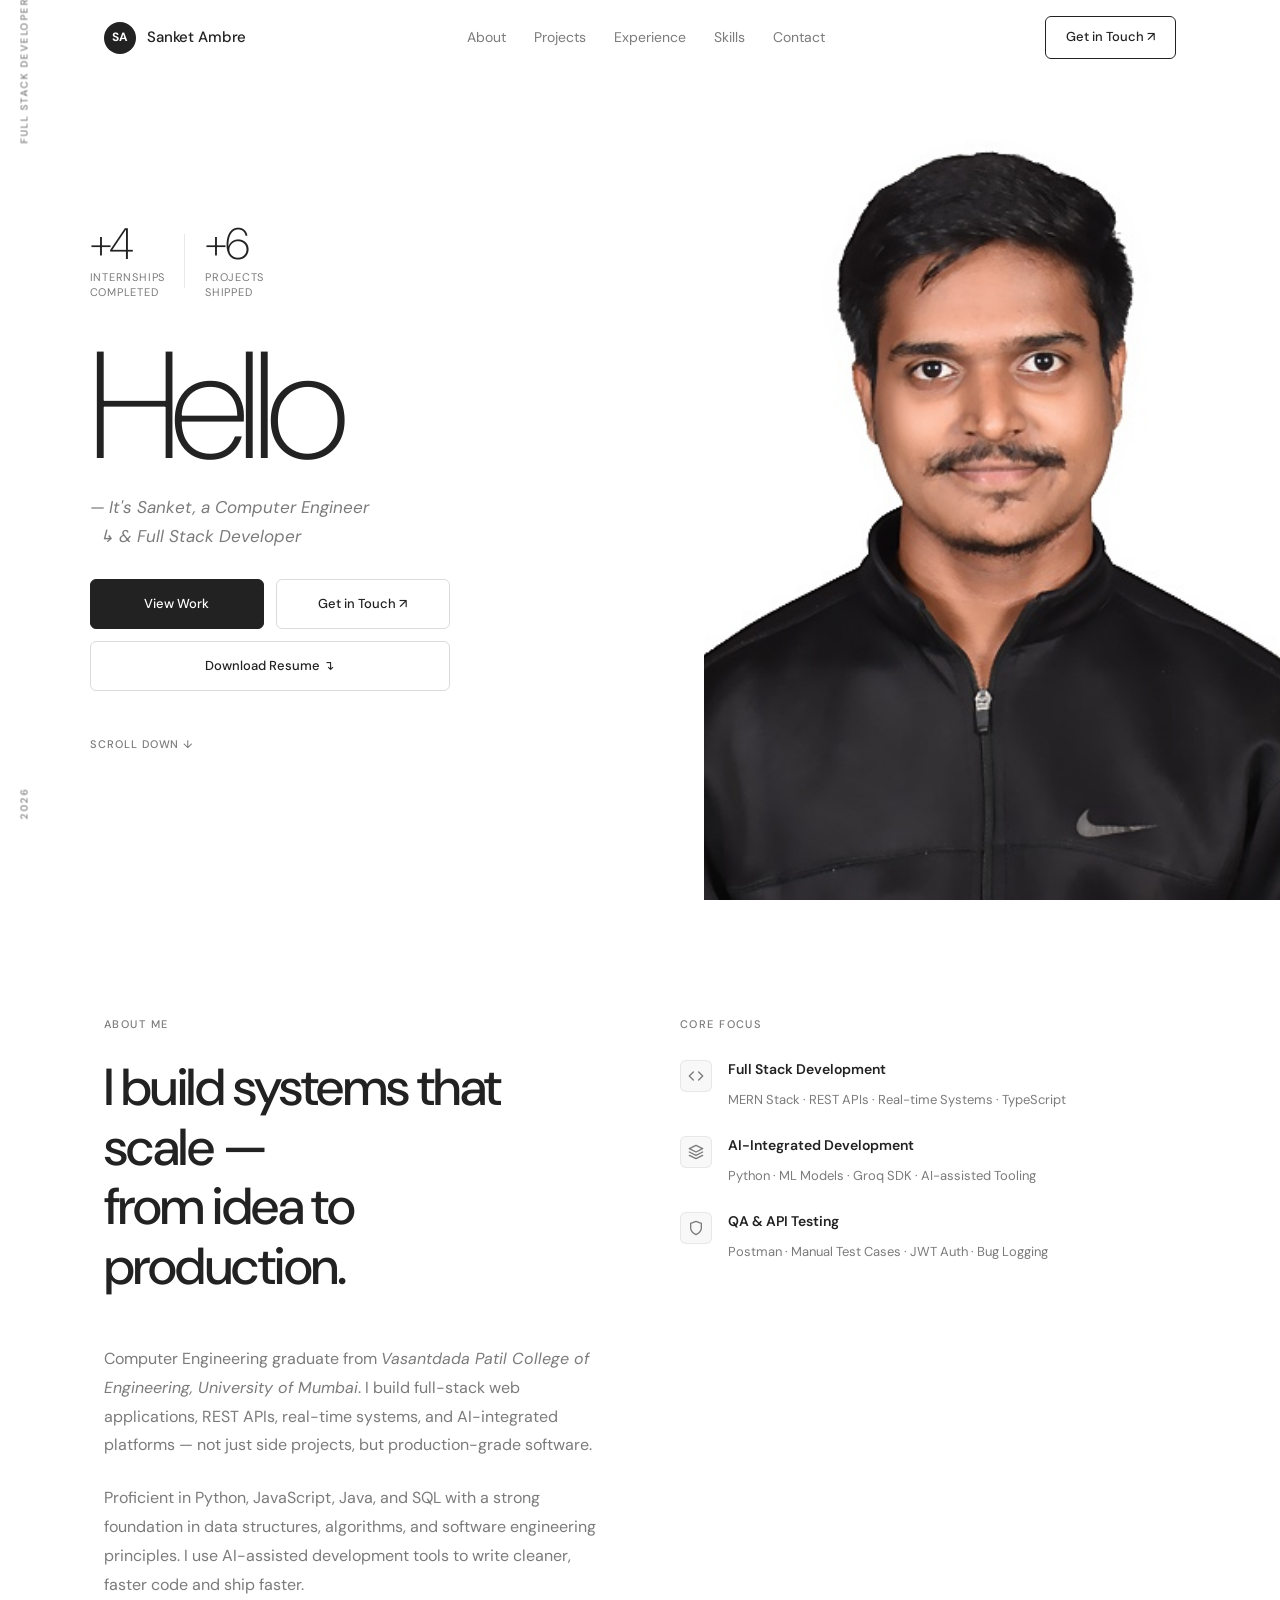
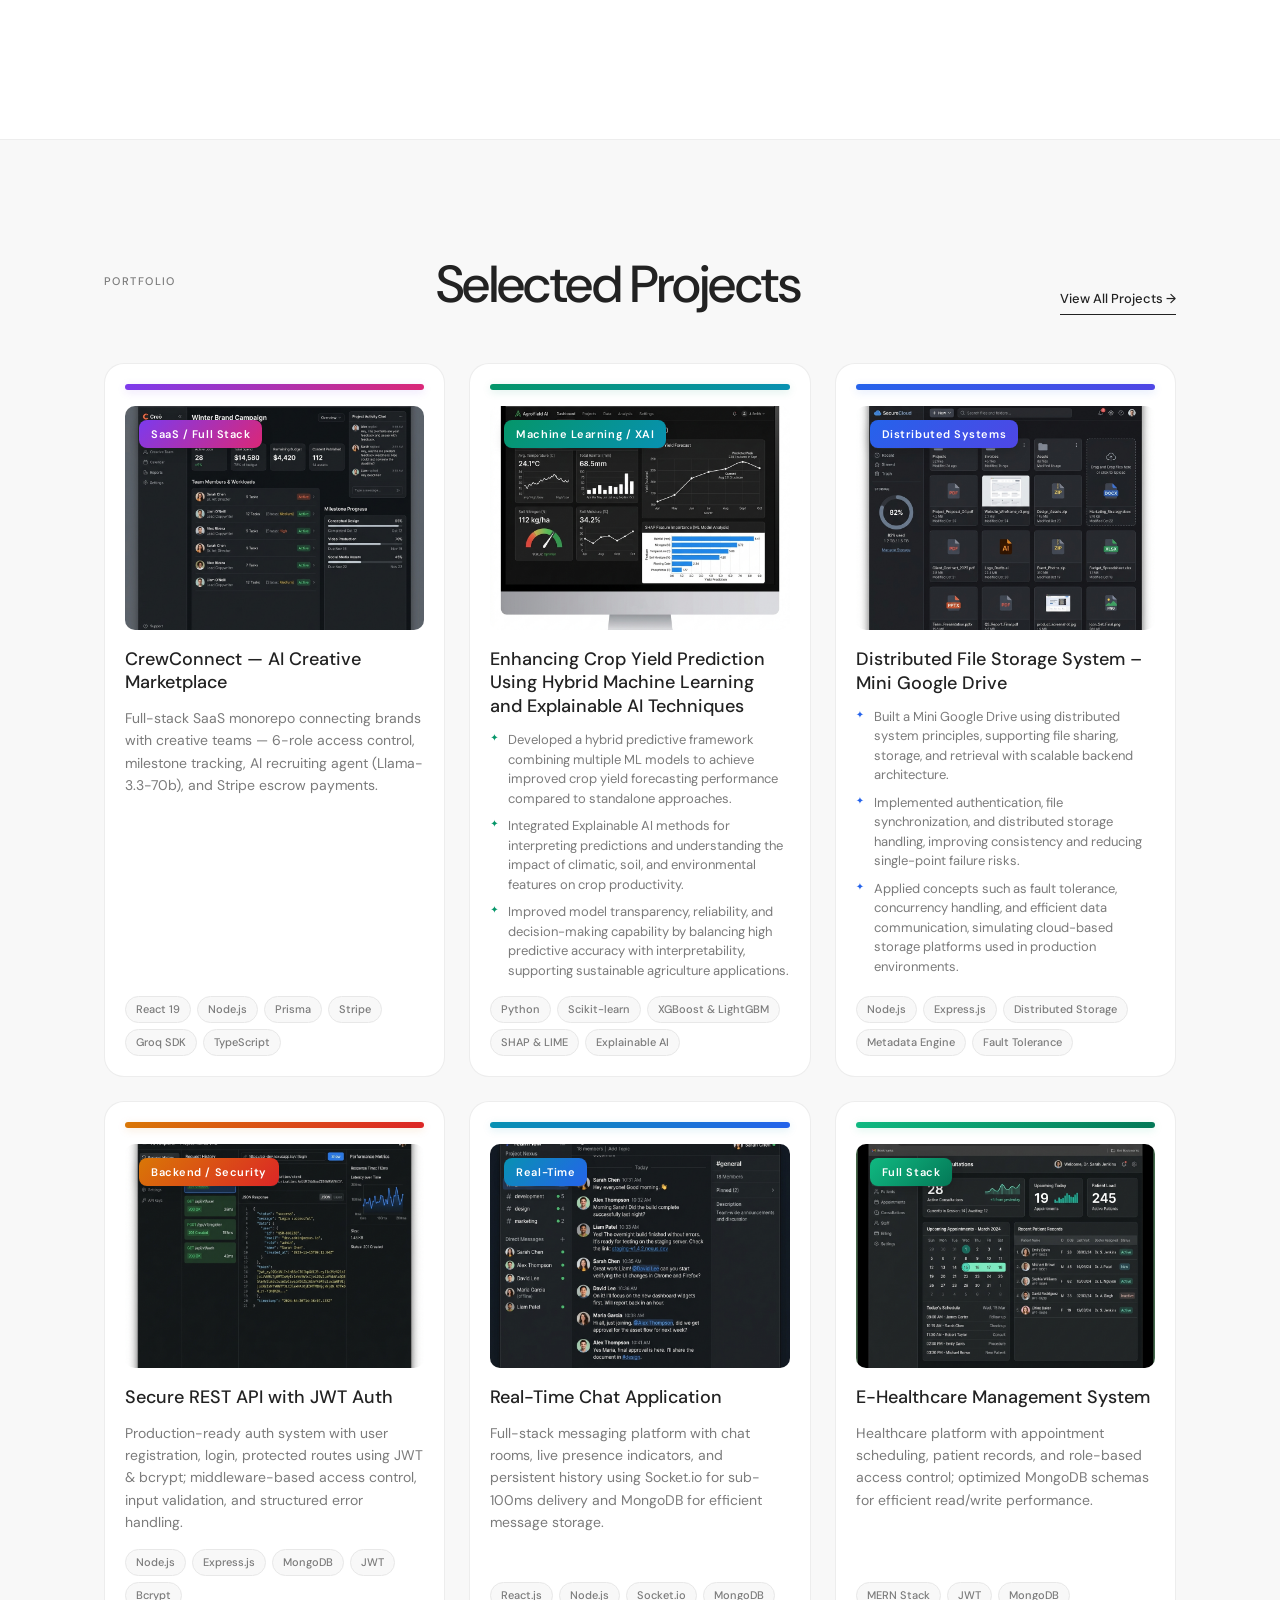
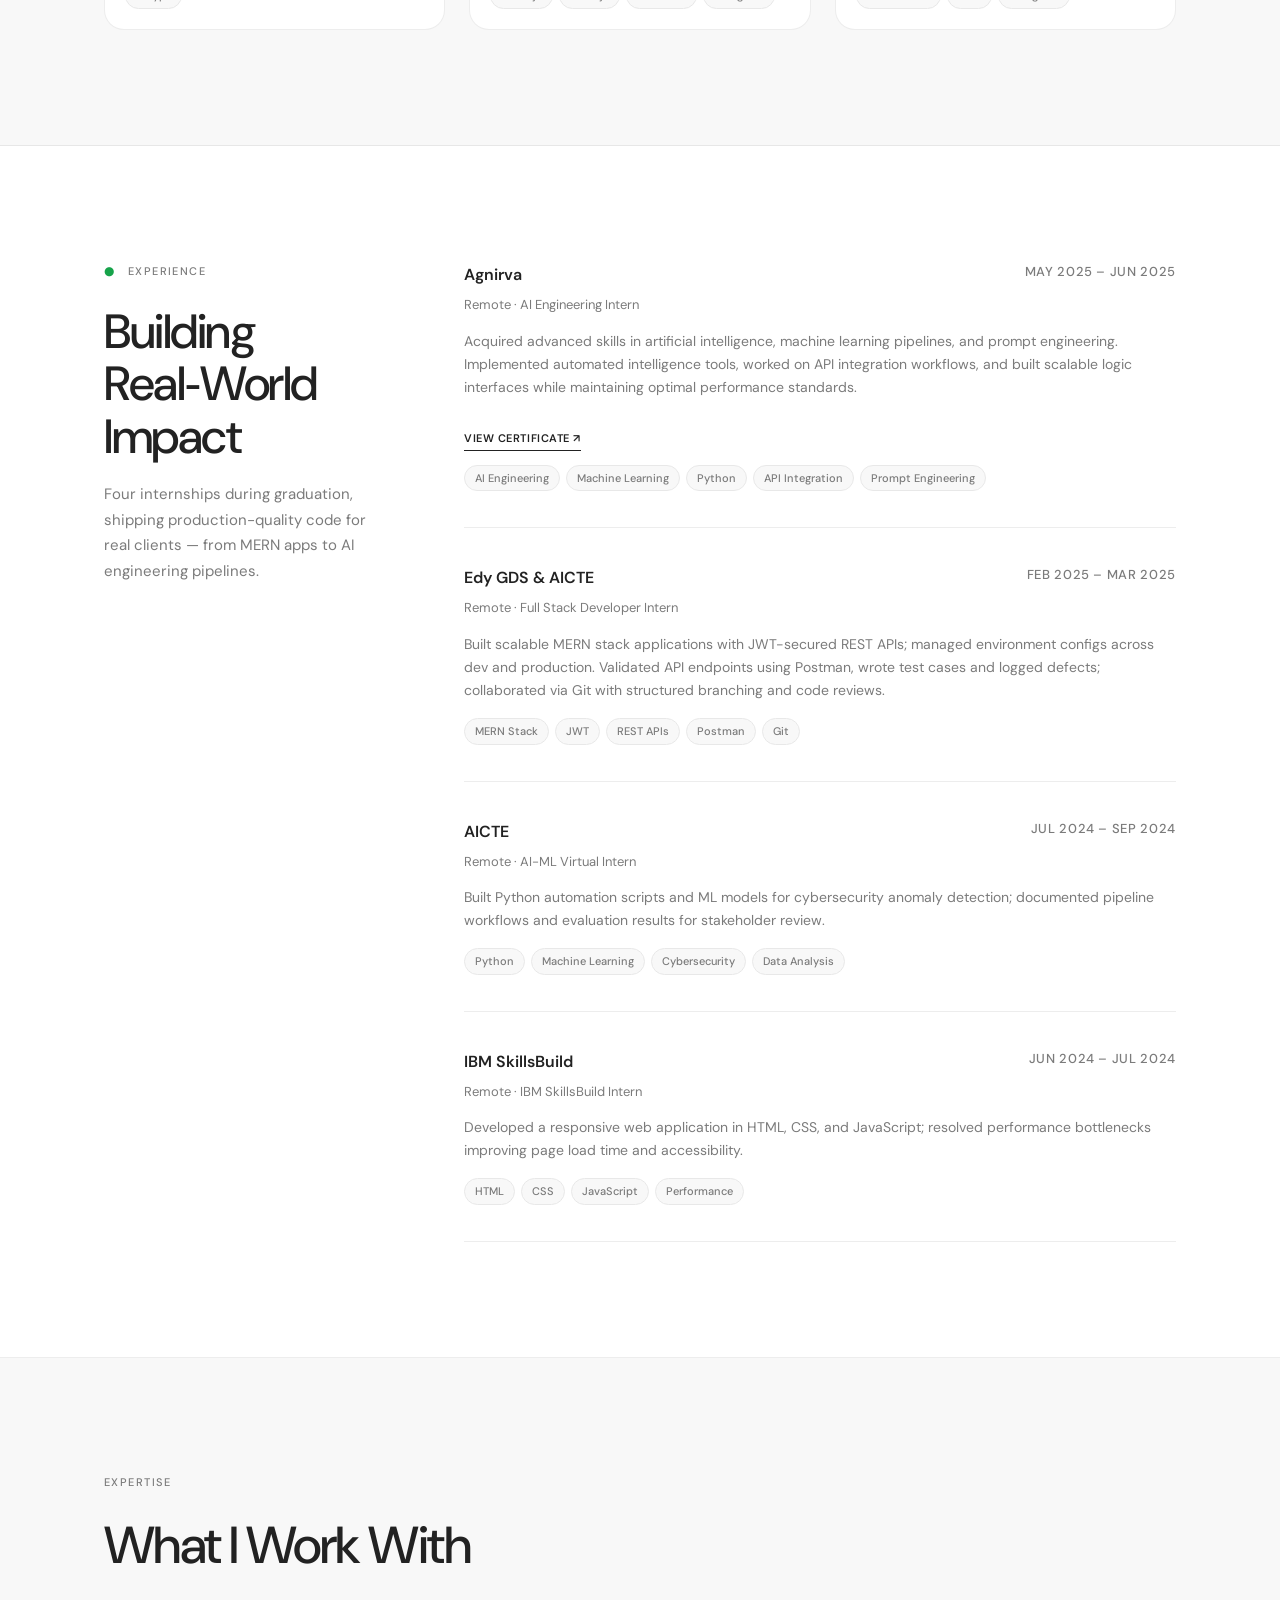
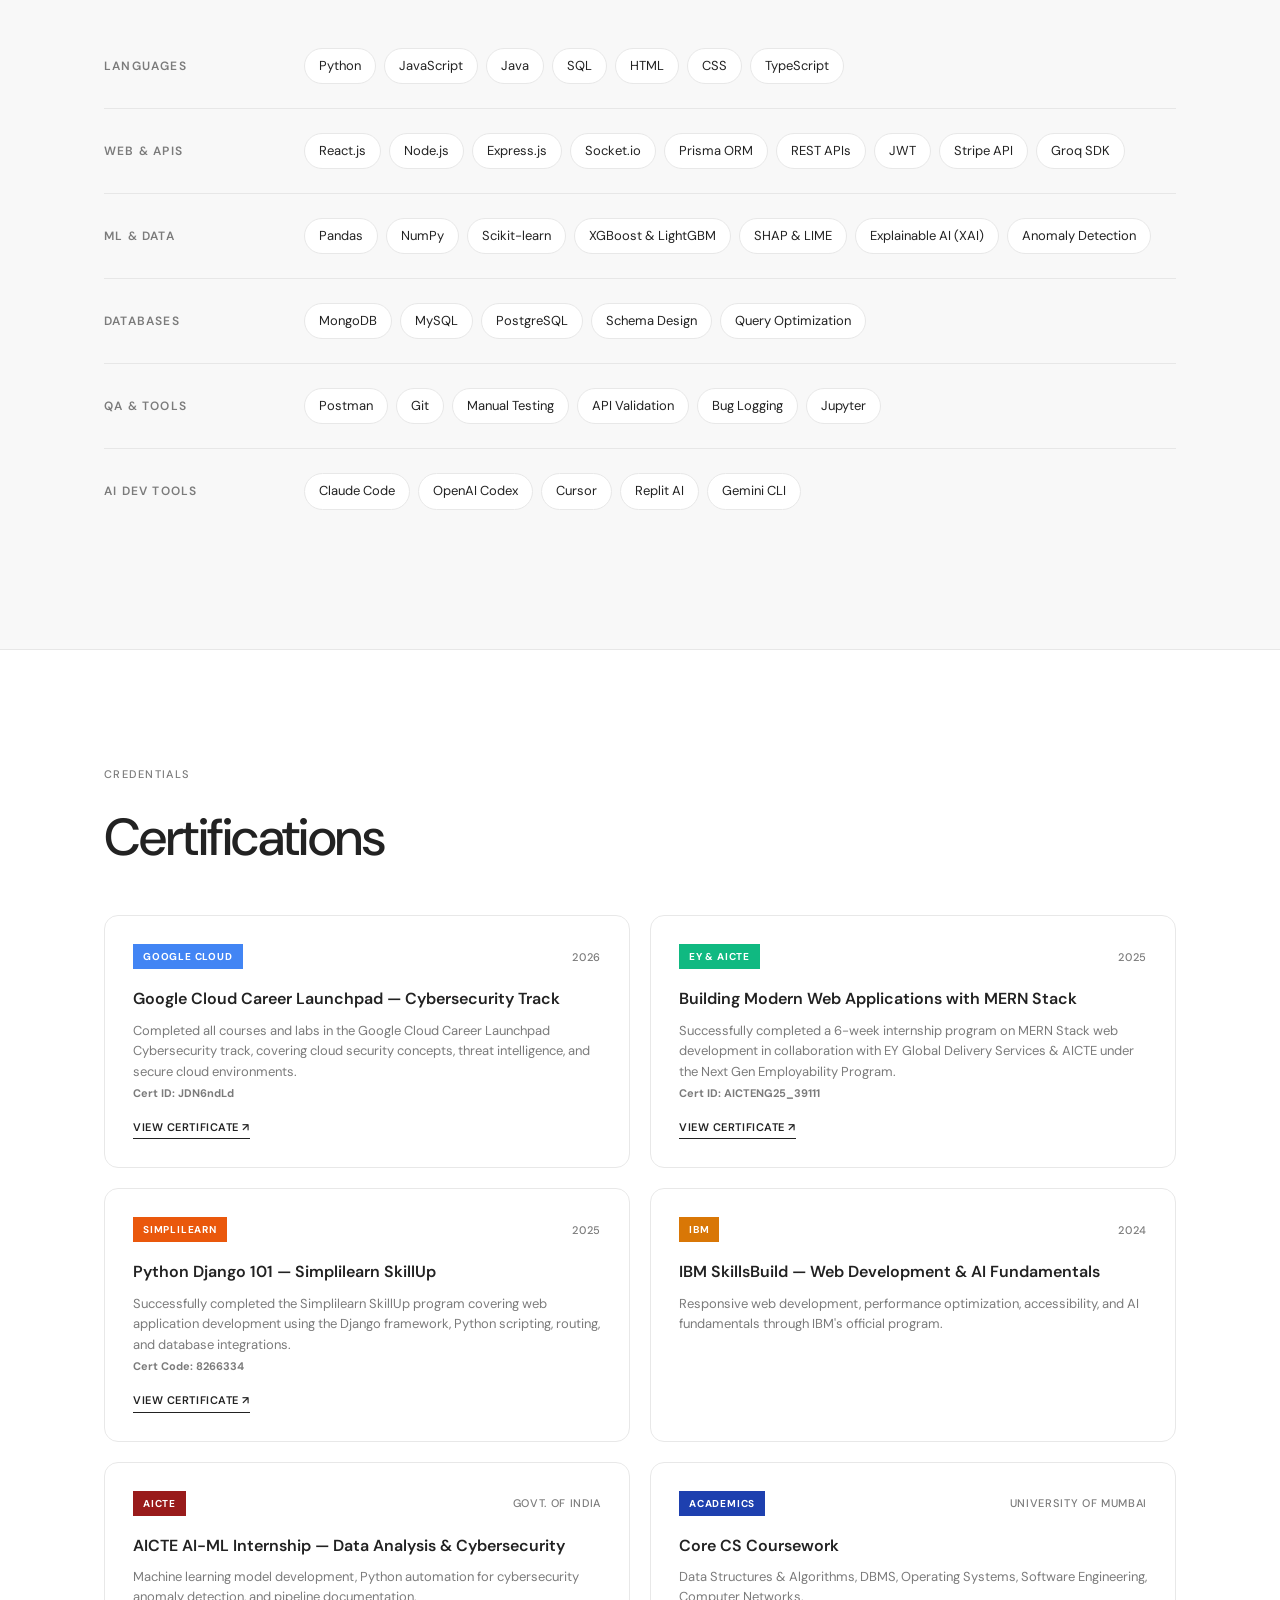
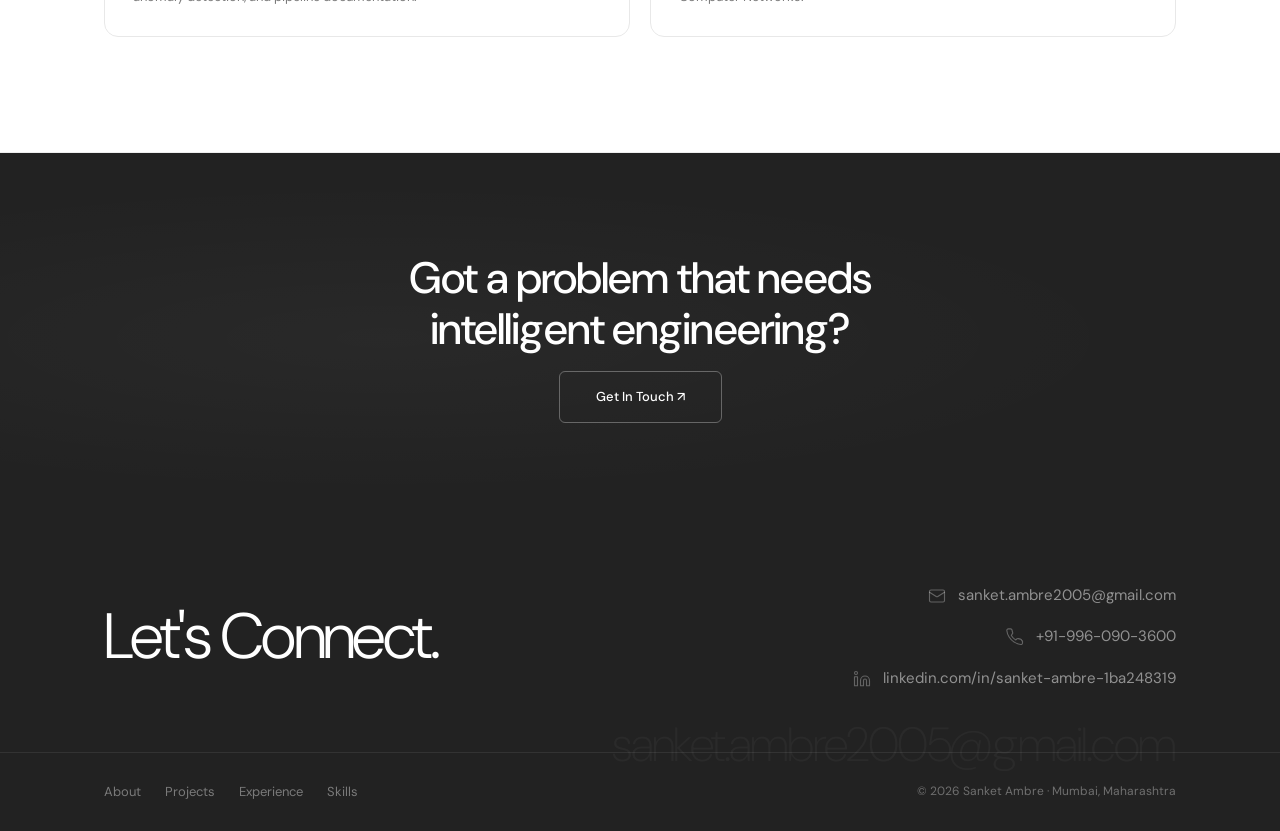
==== index.html @ 4bfad032 "Update portfolio with projects, dynamic colorful banners, certificate PDFs, and repository redirects" ====
<!DOCTYPE html>
<html lang="en">
<head>
  <meta charset="UTF-8" />
  <meta name="viewport" content="width=device-width, initial-scale=1.0" />
  <title>Sanket Ambre — Computer Engineer & Full Stack Developer</title>
  <meta name="description" content="Computer Engineering graduate and Full Stack Developer based in Mumbai, India. Building scalable web applications, REST APIs, real-time systems, and AI-integrated platforms." />
  <link rel="preconnect" href="https://fonts.googleapis.com" />
  <link rel="preconnect" href="https://fonts.gstatic.com" crossorigin />
  <link href="https://fonts.googleapis.com/css2?family=DM+Sans:ital,opsz,wght@0,9..40,200;0,9..40,300;0,9..40,400;0,9..40,500;0,9..40,600;1,9..40,300;1,9..40,400&display=swap" rel="stylesheet" />
  <link rel="stylesheet" href="style.css" />
</head>
<body>

  <!-- NAV -->
  <header class="nav" id="nav">
    <div class="nav-wrap">
      <a href="#hero" class="nav-logo">
        <span class="logo-mono">SA</span>
        <span class="logo-name">Sanket Ambre</span>
      </a>
      <nav class="nav-center" aria-label="Primary">
        <a href="#about"      class="nl">About</a>
        <a href="#projects"   class="nl">Projects</a>
        <a href="#experience" class="nl">Experience</a>
        <a href="#skills"     class="nl">Skills</a>
        <a href="#contact"    class="nl">Contact</a>
        <span class="nav-indicator" aria-hidden="true"></span>
      </nav>
      <a href="mailto:sanket.ambre2005@gmail.com" class="nav-hire" id="hire-btn">Get in Touch ↗</a>
      <button class="burger" id="burger" aria-label="Menu" aria-expanded="false">
        <span></span><span></span><span></span>
      </button>
    </div>
  </header>

  <div class="mob-nav" id="mob-nav">
    <a href="#about"      class="mn-link">About</a>
    <a href="#projects"   class="mn-link">Projects</a>
    <a href="#experience" class="mn-link">Experience</a>
    <a href="#skills"     class="mn-link">Skills</a>
    <a href="#contact"    class="mn-link">Contact</a>
    <a href="mailto:sanket.ambre2005@gmail.com" class="mn-cta">Get in Touch ↗</a>
  </div>

  <main>

    <!-- ═══ HERO ═══════════════════════════════════════════════ -->
    <section class="hero" id="hero">
      <span class="hero-vLabel" aria-hidden="true">Full Stack Developer</span>
      <span class="hero-vYear" aria-hidden="true">2026</span>

      <div class="hero-l">
        <div class="hero-stats">
          <div class="hstat">
            <span class="hstat-n">+<span id="c-int" data-to="4">0</span></span>
            <span class="hstat-l">Internships<br>completed</span>
          </div>
          <div class="hstat">
            <span class="hstat-n">+<span id="c-proj" data-to="6">0</span></span>
            <span class="hstat-l">Projects<br>shipped</span>
          </div>
        </div>

        <h1 class="hero-display">Hello</h1>
        <p class="hero-sub">— It's Sanket, a Computer Engineer<br />&nbsp;&nbsp;↳ & Full Stack Developer</p>

        <div class="hero-actions">
          <div class="hero-actions-row">
            <a href="#projects" class="btn-dark" id="view-work">View Work</a>
            <a href="#contact"  class="btn-line" id="get-touch">Get in Touch ↗</a>
          </div>
          <a href="assets/Sanket_Ambre_Resume.pdf" download class="btn-line btn-resume" id="download-resume">Download Resume ↴</a>
        </div>

        <a href="#about" class="hero-scroll">Scroll down ↓</a>
      </div>

      <div class="hero-r">
        <img src="assets/sanket-portrait.jpg" alt="Sanket Ambre" class="hero-photo" id="hero-photo" />
      </div>
    </section>

    <!-- ═══ ABOUT ════════════════════════════════════════════════ -->
    <section class="sec about-sec" id="about">
      <div class="wrap">
        <div class="about-grid">

          <div class="about-l fu">
            <p class="eyebrow">About Me</p>
            <h2 class="sec-h">I build systems that scale —<br />from idea to production.</h2>
            <p class="about-p">
              Computer Engineering graduate from <em>Vasantdada Patil College of Engineering, University of Mumbai</em>. I build full-stack web applications, REST APIs, real-time systems, and AI-integrated platforms — not just side projects, but production-grade software.
            </p>
            <p class="about-p">
              Proficient in Python, JavaScript, Java, and SQL with a strong foundation in data structures, algorithms, and software engineering principles. I use AI-assisted development tools to write cleaner, faster code and ship faster.
            </p>
          </div>

          <div class="about-r fu" style="--d:.15s">
            <p class="eyebrow">Core Focus</p>
            <div class="about-vals">
              <div class="val-row">
                <span class="val-icon">
                  <svg width="16" height="16" viewBox="0 0 24 24" fill="none" stroke="currentColor" stroke-width="2" stroke-linecap="round" stroke-linejoin="round"><polyline points="16 18 22 12 16 6"/><polyline points="8 6 2 12 8 18"/></svg>
                </span>
                <div>
                  <strong>Full Stack Development</strong>
                  <span>MERN Stack · REST APIs · Real-time Systems · TypeScript</span>
                </div>
              </div>
              <div class="val-row">
                <span class="val-icon">
                  <svg width="16" height="16" viewBox="0 0 24 24" fill="none" stroke="currentColor" stroke-width="2" stroke-linecap="round" stroke-linejoin="round"><path d="M12 2L2 7l10 5 10-5-10-5z"/><path d="M2 17l10 5 10-5"/><path d="M2 12l10 5 10-5"/></svg>
                </span>
                <div>
                  <strong>AI-Integrated Development</strong>
                  <span>Python · ML Models · Groq SDK · AI-assisted Tooling</span>
                </div>
              </div>
              <div class="val-row">
                <span class="val-icon">
                  <svg width="16" height="16" viewBox="0 0 24 24" fill="none" stroke="currentColor" stroke-width="2" stroke-linecap="round" stroke-linejoin="round"><path d="M12 22s8-4 8-10V5l-8-3-8 3v7c0 6 8 10 8 10z"/></svg>
                </span>
                <div>
                  <strong>QA & API Testing</strong>
                  <span>Postman · Manual Test Cases · JWT Auth · Bug Logging</span>
                </div>
              </div>
            </div>
          </div>

        </div>
      </div>
    </section>

    <!-- ═══ PROJECTS ══════════════════════════════════════════════ -->
    <section class="sec projects-sec alt" id="projects">
      <div class="wrap">
        <div class="sec-head">
          <p class="eyebrow">Portfolio</p>
          <h2 class="sec-h fu">Selected Projects</h2>
          <a href="#" class="see-all fu" style="--d:.08s">View All Projects →</a>
        </div>

        <div class="proj-grid">

          <article class="proj-card fu" id="p-crewconnect" style="--d:.04s">
            <div class="proj-banner-accent"></div>
            <a href="https://github.com/sankett02/CREW-CONNECT.git" target="_blank" class="proj-link-wrap">
              <div class="proj-img-wrap">
                <img src="assets/project-crewconnect.png" alt="CrewConnect Platform" class="proj-img" />
                <div class="proj-mask">
                  <div class="circle-arr" aria-hidden="true">
                    <svg width="18" height="18" viewBox="0 0 24 24" fill="none" stroke="currentColor" stroke-width="2.5" stroke-linecap="round" stroke-linejoin="round"><path d="M7 17L17 7M17 7H7M17 7v10"/></svg>
                  </div>
                </div>
                <span class="proj-tag">SaaS / Full Stack</span>
              </div>
            </a>
            <div class="proj-body">
              <h3 class="proj-title"><a href="https://github.com/sankett02/CREW-CONNECT.git" target="_blank">CrewConnect — AI Creative Marketplace</a></h3>
              <p class="proj-desc">Full-stack SaaS monorepo connecting brands with creative teams — 6-role access control, milestone tracking, AI recruiting agent (Llama-3.3-70b), and Stripe escrow payments.</p>
              <div class="proj-chips">
                <span class="chip">React 19</span>
                <span class="chip">Node.js</span>
                <span class="chip">Prisma</span>
                <span class="chip">Stripe</span>
                <span class="chip">Groq SDK</span>
                <span class="chip">TypeScript</span>
              </div>
            </div>
          </article>

          <article class="proj-card fu" id="p-crop" style="--d:.1s">
            <div class="proj-banner-accent"></div>
            <a href="https://github.com/sankett02/agriai123.git" target="_blank" class="proj-link-wrap">
              <div class="proj-img-wrap">
                <img src="assets/project-crop-prediction.png" alt="Crop Yield Prediction Platform" class="proj-img" />
                <div class="proj-mask">
                  <div class="circle-arr" aria-hidden="true">
                    <svg width="18" height="18" viewBox="0 0 24 24" fill="none" stroke="currentColor" stroke-width="2.5" stroke-linecap="round" stroke-linejoin="round"><path d="M7 17L17 7M17 7H7M17 7v10"/></svg>
                  </div>
                </div>
                <span class="proj-tag">Machine Learning / XAI</span>
              </div>
            </a>
            <div class="proj-body">
              <h3 class="proj-title"><a href="https://github.com/sankett02/agriai123.git" target="_blank">Enhancing Crop Yield Prediction Using Hybrid Machine Learning and Explainable AI Techniques</a></h3>
              <div class="proj-desc">
                <ul class="proj-bullets">
                  <li>Developed a hybrid predictive framework combining multiple ML models to achieve improved crop yield forecasting performance compared to standalone approaches.</li>
                  <li>Integrated Explainable AI methods for interpreting predictions and understanding the impact of climatic, soil, and environmental features on crop productivity.</li>
                  <li>Improved model transparency, reliability, and decision-making capability by balancing high predictive accuracy with interpretability, supporting sustainable agriculture applications.</li>
                </ul>
              </div>
              <div class="proj-chips">
                <span class="chip">Python</span>
                <span class="chip">Scikit-learn</span>
                <span class="chip">XGBoost & LightGBM</span>
                <span class="chip">SHAP & LIME</span>
                <span class="chip">Explainable AI</span>
              </div>
            </div>
          </article>

          <article class="proj-card fu" id="p-storage" style="--d:.16s">
            <div class="proj-banner-accent"></div>
            <a href="https://github.com/sankett02/Distributed-File-Storage-System-Mini-Google-Drive-.git" target="_blank" class="proj-link-wrap">
              <div class="proj-img-wrap">
                <img src="assets/project-mini-drive.png" alt="Distributed File Storage Platform" class="proj-img" />
                <div class="proj-mask">
                  <div class="circle-arr" aria-hidden="true">
                    <svg width="18" height="18" viewBox="0 0 24 24" fill="none" stroke="currentColor" stroke-width="2.5" stroke-linecap="round" stroke-linejoin="round"><path d="M7 17L17 7M17 7H7M17 7v10"/></svg>
                  </div>
                </div>
                <span class="proj-tag">Distributed Systems</span>
              </div>
            </a>
            <div class="proj-body">
              <h3 class="proj-title"><a href="https://github.com/sankett02/Distributed-File-Storage-System-Mini-Google-Drive-.git" target="_blank">Distributed File Storage System – Mini Google Drive</a></h3>
              <div class="proj-desc">
                <ul class="proj-bullets">
                  <li>Built a Mini Google Drive using distributed system principles, supporting file sharing, storage, and retrieval with scalable backend architecture.</li>
                  <li>Implemented authentication, file synchronization, and distributed storage handling, improving consistency and reducing single-point failure risks.</li>
                  <li>Applied concepts such as fault tolerance, concurrency handling, and efficient data communication, simulating cloud-based storage platforms used in production environments.</li>
                </ul>
              </div>
              <div class="proj-chips">
                <span class="chip">Node.js</span>
                <span class="chip">Express.js</span>
                <span class="chip">Distributed Storage</span>
                <span class="chip">Metadata Engine</span>
                <span class="chip">Fault Tolerance</span>
              </div>
            </div>
          </article>

          <article class="proj-card fu" id="p-api" style="--d:.22s">
            <div class="proj-banner-accent"></div>
            <div class="proj-img-wrap">
              <img src="assets/project-secure-api.png" alt="Secure REST API" class="proj-img" />
              <div class="proj-mask">
                <div class="circle-arr" aria-hidden="true">
                  <svg width="18" height="18" viewBox="0 0 24 24" fill="none" stroke="currentColor" stroke-width="2.5" stroke-linecap="round" stroke-linejoin="round"><path d="M7 17L17 7M17 7H7M17 7v10"/></svg>
                </div>
              </div>
              <span class="proj-tag">Backend / Security</span>
            </div>
            <div class="proj-body">
              <h3 class="proj-title">Secure REST API with JWT Auth</h3>
              <p class="proj-desc">Production-ready auth system with user registration, login, protected routes using JWT & bcrypt; middleware-based access control, input validation, and structured error handling.</p>
              <div class="proj-chips">
                <span class="chip">Node.js</span>
                <span class="chip">Express.js</span>
                <span class="chip">MongoDB</span>
                <span class="chip">JWT</span>
                <span class="chip">Bcrypt</span>
              </div>
            </div>
          </article>

          <article class="proj-card fu" id="p-chat" style="--d:.28s">
            <div class="proj-banner-accent"></div>
            <div class="proj-img-wrap">
              <img src="assets/project-realtime-chat.png" alt="Real-Time Chat App" class="proj-img" />
              <div class="proj-mask">
                <div class="circle-arr" aria-hidden="true">
                  <svg width="18" height="18" viewBox="0 0 24 24" fill="none" stroke="currentColor" stroke-width="2.5" stroke-linecap="round" stroke-linejoin="round"><path d="M7 17L17 7M17 7H7M17 7v10"/></svg>
                </div>
              </div>
              <span class="proj-tag">Real-Time</span>
            </div>
            <div class="proj-body">
              <h3 class="proj-title">Real-Time Chat Application</h3>
              <p class="proj-desc">Full-stack messaging platform with chat rooms, live presence indicators, and persistent history using Socket.io for sub-100ms delivery and MongoDB for efficient message storage.</p>
              <div class="proj-chips">
                <span class="chip">React.js</span>
                <span class="chip">Node.js</span>
                <span class="chip">Socket.io</span>
                <span class="chip">MongoDB</span>
              </div>
            </div>
          </article>

          <article class="proj-card fu" id="p-healthcare" style="--d:.34s">
            <div class="proj-banner-accent"></div>
            <div class="proj-img-wrap">
              <img src="assets/project-healthcare.png" alt="E-Healthcare System" class="proj-img" />
              <div class="proj-mask">
                <div class="circle-arr" aria-hidden="true">
                  <svg width="18" height="18" viewBox="0 0 24 24" fill="none" stroke="currentColor" stroke-width="2.5" stroke-linecap="round" stroke-linejoin="round"><path d="M7 17L17 7M17 7H7M17 7v10"/></svg>
                </div>
              </div>
              <span class="proj-tag">Full Stack</span>
            </div>
            <div class="proj-body">
              <h3 class="proj-title">E-Healthcare Management System</h3>
              <p class="proj-desc">Healthcare platform with appointment scheduling, patient records, and role-based access control; optimized MongoDB schemas for efficient read/write performance.</p>
              <div class="proj-chips">
                <span class="chip">MERN Stack</span>
                <span class="chip">JWT</span>
                <span class="chip">MongoDB</span>
              </div>
            </div>
          </article>

        </div>
      </div>
    </section>

    <!-- ═══ EXPERIENCE ════════════════════════════════════════════ -->
    <section class="sec exp-sec" id="experience">
      <div class="wrap">
        <div class="exp-layout">

          <div class="exp-intro fu">
            <p class="eyebrow"><span class="g-dot">●</span> Experience</p>
            <h2 class="exp-h">Building<br />Real&#8209;World<br />Impact</h2>
            <p class="exp-intro-p">Four internships during graduation, shipping production-quality code for real clients — from MERN apps to AI engineering pipelines.</p>
          </div>

          <div class="exp-list fu" style="--d:.1s">

            <div class="exp-row first" id="er-agnirva">
              <div class="exp-row-head">
                <div>
                  <strong>Agnirva</strong>
                  <span>Remote · AI Engineering Intern</span>
                </div>
                <span class="exp-date">May 2025 – Jun 2025</span>
              </div>
              <p class="exp-desc">Acquired advanced skills in artificial intelligence, machine learning pipelines, and prompt engineering. Implemented automated intelligence tools, worked on API integration workflows, and built scalable logic interfaces while maintaining optimal performance standards.</p>
              <a href="assets/Agniveera_Ai_virtual_internship.pdf" target="_blank" class="cert-link">View Certificate ↗</a>
              <div class="exp-tags" style="margin-top: 14px;">
                <span class="tag">AI Engineering</span>
                <span class="tag">Machine Learning</span>
                <span class="tag">Python</span>
                <span class="tag">API Integration</span>
                <span class="tag">Prompt Engineering</span>
              </div>
            </div>

            <div class="exp-row" id="er-edy">
              <div class="exp-row-head">
                <div>
                  <strong>Edy GDS & AICTE</strong>
                  <span>Remote · Full Stack Developer Intern</span>
                </div>
                <span class="exp-date">Feb 2025 – Mar 2025</span>
              </div>
              <p class="exp-desc">Built scalable MERN stack applications with JWT-secured REST APIs; managed environment configs across dev and production. Validated API endpoints using Postman, wrote test cases and logged defects; collaborated via Git with structured branching and code reviews.</p>
              <div class="exp-tags">
                <span class="tag">MERN Stack</span>
                <span class="tag">JWT</span>
                <span class="tag">REST APIs</span>
                <span class="tag">Postman</span>
                <span class="tag">Git</span>
              </div>
            </div>

            <div class="exp-row" id="er-aiml">
              <div class="exp-row-head">
                <div>
                  <strong>AICTE</strong>
                  <span>Remote · AI-ML Virtual Intern</span>
                </div>
                <span class="exp-date">Jul 2024 – Sep 2024</span>
              </div>
              <p class="exp-desc">Built Python automation scripts and ML models for cybersecurity anomaly detection; documented pipeline workflows and evaluation results for stakeholder review.</p>
              <div class="exp-tags">
                <span class="tag">Python</span>
                <span class="tag">Machine Learning</span>
                <span class="tag">Cybersecurity</span>
                <span class="tag">Data Analysis</span>
              </div>
            </div>

            <div class="exp-row" id="er-ibm">
              <div class="exp-row-head">
                <div>
                  <strong>IBM SkillsBuild</strong>
                  <span>Remote · IBM SkillsBuild Intern</span>
                </div>
                <span class="exp-date">Jun 2024 – Jul 2024</span>
              </div>
              <p class="exp-desc">Developed a responsive web application in HTML, CSS, and JavaScript; resolved performance bottlenecks improving page load time and accessibility.</p>
              <div class="exp-tags">
                <span class="tag">HTML</span>
                <span class="tag">CSS</span>
                <span class="tag">JavaScript</span>
                <span class="tag">Performance</span>
              </div>
            </div>

          </div>
        </div>
      </div>
    </section>

    <!-- ═══ SKILLS ════════════════════════════════════════════════ -->
    <section class="sec skills-sec alt" id="skills">
      <div class="wrap">
        <p class="eyebrow">Expertise</p>
        <h2 class="sec-h fu">What I Work With</h2>

        <div class="sk-rows">

          <div class="sk-row fu" id="sk-lang" style="--d:.04s">
            <span class="sk-lbl">Languages</span>
            <div class="sk-tags">
              <span class="sk">Python</span><span class="sk">JavaScript</span><span class="sk">Java</span><span class="sk">SQL</span><span class="sk">HTML</span><span class="sk">CSS</span><span class="sk">TypeScript</span>
            </div>
          </div>

          <div class="sk-row fu" id="sk-web" style="--d:.09s">
            <span class="sk-lbl">Web & APIs</span>
            <div class="sk-tags">
              <span class="sk">React.js</span><span class="sk">Node.js</span><span class="sk">Express.js</span><span class="sk">Socket.io</span><span class="sk">Prisma ORM</span><span class="sk">REST APIs</span><span class="sk">JWT</span><span class="sk">Stripe API</span><span class="sk">Groq SDK</span>
            </div>
          </div>

          <div class="sk-row fu" id="sk-ml" style="--d:.14s">
            <span class="sk-lbl">ML & Data</span>
            <div class="sk-tags">
              <span class="sk">Pandas</span><span class="sk">NumPy</span><span class="sk">Scikit-learn</span><span class="sk">XGBoost & LightGBM</span><span class="sk">SHAP & LIME</span><span class="sk">Explainable AI (XAI)</span><span class="sk">Anomaly Detection</span>
            </div>
          </div>

          <div class="sk-row fu" id="sk-db" style="--d:.19s">
            <span class="sk-lbl">Databases</span>
            <div class="sk-tags">
              <span class="sk">MongoDB</span><span class="sk">MySQL</span><span class="sk">PostgreSQL</span><span class="sk">Schema Design</span><span class="sk">Query Optimization</span>
            </div>
          </div>

          <div class="sk-row fu" id="sk-qa" style="--d:.24s">
            <span class="sk-lbl">QA & Tools</span>
            <div class="sk-tags">
              <span class="sk">Postman</span><span class="sk">Git</span><span class="sk">Manual Testing</span><span class="sk">API Validation</span><span class="sk">Bug Logging</span><span class="sk">Jupyter</span>
            </div>
          </div>

          <div class="sk-row fu" id="sk-ai" style="--d:.29s">
            <span class="sk-lbl">AI Dev Tools</span>
            <div class="sk-tags">
              <span class="sk">Claude Code</span><span class="sk">OpenAI Codex</span><span class="sk">Cursor</span><span class="sk">Replit AI</span><span class="sk">Gemini CLI</span>
            </div>
          </div>

        </div>
      </div>
    </section>

    <!-- ═══ CERTIFICATIONS ════════════════════════════════════════ -->
    <section class="sec certs-sec" id="certifications">
      <div class="wrap">
        <p class="eyebrow">Credentials</p>
        <h2 class="sec-h fu">Certifications</h2>
        <div class="cert-grid">

          <div class="cert-card fu" id="cert-gcp" style="--d:.04s">
            <div class="cert-top">
              <span class="c-badge gcp">Google Cloud</span>
              <span class="c-yr">2026</span>
            </div>
            <h3 class="cert-title">Google Cloud Career Launchpad — Cybersecurity Track</h3>
            <p class="cert-desc">Completed all courses and labs in the Google Cloud Career Launchpad Cybersecurity track, covering cloud security concepts, threat intelligence, and secure cloud environments.<br /><strong style="font-size:11px; color:var(--c-mid);">Cert ID: JDN6ndLd</strong></p>
            <a href="assets/google_cloud.pdf" target="_blank" class="cert-link">View Certificate ↗</a>
          </div>

          <div class="cert-card fu" id="cert-mern" style="--d:.09s">
            <div class="cert-top">
              <span class="c-badge edunet">EY & AICTE</span>
              <span class="c-yr">2025</span>
            </div>
            <h3 class="cert-title">Building Modern Web Applications with MERN Stack</h3>
            <p class="cert-desc">Successfully completed a 6-week internship program on MERN Stack web development in collaboration with EY Global Delivery Services & AICTE under the Next Gen Employability Program.<br /><strong style="font-size:11px; color:var(--c-mid);">Cert ID: AICTENG25_39111</strong></p>
            <a href="assets/SANKET_VILAS_AMBRE_Certificate_edunet.pdf" target="_blank" class="cert-link">View Certificate ↗</a>
          </div>

          <div class="cert-card fu" id="cert-django" style="--d:.14s">
            <div class="cert-top">
              <span class="c-badge simpli">Simplilearn</span>
              <span class="c-yr">2025</span>
            </div>
            <h3 class="cert-title">Python Django 101 — Simplilearn SkillUp</h3>
            <p class="cert-desc">Successfully completed the Simplilearn SkillUp program covering web application development using the Django framework, Python scripting, routing, and database integrations.<br /><strong style="font-size:11px; color:var(--c-mid);">Cert Code: 8266334</strong></p>
            <a href="assets/Django.pdf" target="_blank" class="cert-link">View Certificate ↗</a>
          </div>

          <div class="cert-card fu" id="cert-ibm" style="--d:.19s">
            <div class="cert-top">
              <span class="c-badge aws">IBM</span>
              <span class="c-yr">2024</span>
            </div>
            <h3 class="cert-title">IBM SkillsBuild — Web Development & AI Fundamentals</h3>
            <p class="cert-desc">Responsive web development, performance optimization, accessibility, and AI fundamentals through IBM's official program.</p>
          </div>

          <div class="cert-card fu" id="cert-aicte" style="--d:.24s">
            <div class="cert-top">
              <span class="c-badge mc">AICTE</span>
              <span class="c-issuer">Govt. of India</span>
            </div>
            <h3 class="cert-title">AICTE AI-ML Internship — Data Analysis & Cybersecurity</h3>
            <p class="cert-desc">Machine learning model development, Python automation for cybersecurity anomaly detection, and pipeline documentation.</p>
          </div>

          <div class="cert-card fu" id="cert-dsa" style="--d:.29s">
            <div class="cert-top">
              <span class="c-badge tata">Academics</span>
              <span class="c-issuer">University of Mumbai</span>
            </div>
            <h3 class="cert-title">Core CS Coursework</h3>
            <p class="cert-desc">Data Structures & Algorithms, DBMS, Operating Systems, Software Engineering, Computer Networks.</p>
          </div>

        </div>
      </div>
    </section>

    <!-- ═══ CTA DARK BANNER ═══════════════════════════════════════ -->
    <section class="cta-banner" id="cta">
      <div class="wrap">
        <div class="cta-inner fu">
          <h2 class="cta-h">Got a problem that needs<br />intelligent engineering?</h2>
          <a href="mailto:sanket.ambre2005@gmail.com" class="cta-btn" id="cta-btn">Get In Touch ↗</a>
        </div>
      </div>
    </section>

  </main>

  <!-- ═══ FOOTER / CONTACT ══════════════════════════════════════ -->
  <footer class="footer" id="contact">
    <div class="footer-contact wrap">
      <h2 class="footer-connect">Let's Connect.</h2>
      <div class="footer-links">
        <a href="mailto:sanket.ambre2005@gmail.com" class="f-link" id="f-email">
          <svg width="18" height="18" viewBox="0 0 24 24" fill="none" stroke="currentColor" stroke-width="1.5" stroke-linecap="round" stroke-linejoin="round" aria-hidden="true"><rect x="2" y="4" width="20" height="16" rx="2"/><path d="m22 7-8.97 5.7a1.94 1.94 0 0 1-2.06 0L2 7"/></svg>
          sanket.ambre2005@gmail.com
        </a>
        <a href="tel:+919960903600" class="f-link" id="f-phone">
          <svg width="18" height="18" viewBox="0 0 24 24" fill="none" stroke="currentColor" stroke-width="1.5" stroke-linecap="round" stroke-linejoin="round" aria-hidden="true"><path d="M22 16.92v3a2 2 0 0 1-2.18 2 19.79 19.79 0 0 1-8.63-3.07A19.5 19.5 0 0 1 4.15 12a19.79 19.79 0 0 1-3.07-8.67A2 2 0 0 1 3.1 1.2h3a2 2 0 0 1 2 1.72c.127.96.361 1.903.7 2.81a2 2 0 0 1-.45 2.11L7.09 9.91a16 16 0 0 0 6 6l1.27-1.27a2 2 0 0 1 2.11-.45c.907.339 1.85.573 2.81.7A2 2 0 0 1 21 16.92z"/></svg>
          +91-996-090-3600
        </a>
        <a href="https://linkedin.com/in/sanket-ambre-1ba248319" target="_blank" rel="noopener" class="f-link" id="f-linkedin">
          <svg width="18" height="18" viewBox="0 0 24 24" fill="none" stroke="currentColor" stroke-width="1.5" stroke-linecap="round" stroke-linejoin="round" aria-hidden="true"><path d="M16 8a6 6 0 0 1 6 6v7h-4v-7a2 2 0 0 0-2-2 2 2 0 0 0-2 2v7h-4v-7a6 6 0 0 1 6-6z"/><rect x="2" y="9" width="4" height="12"/><circle cx="4" cy="4" r="2"/></svg>
          linkedin.com/in/sanket-ambre-1ba248319
        </a>
      </div>
    </div>
    <div class="footer-bottom">
      <div class="wrap footer-bot-inner">
        <nav class="footer-nav">
          <a href="#about"      class="fn">About</a>
          <a href="#projects"   class="fn">Projects</a>
          <a href="#experience" class="fn">Experience</a>
          <a href="#skills"     class="fn">Skills</a>
        </nav>
        <span class="footer-email-big" aria-hidden="true">sanket.ambre2005@gmail.com</span>
        <p class="footer-copy">© 2026 Sanket Ambre · Mumbai, Maharashtra</p>
      </div>
    </div>
  </footer>

  <!-- CUSTOM CURSOR -->
  <div class="custom-cursor" id="custom-cursor"></div>
  <div class="custom-cursor-dot" id="custom-cursor-dot"></div>

  <script src="main.js"></script>
</body>
</html>
---- style.css ----
/* ═══════════════════════════════════════════════════════════════
   Neeraj Patil Portfolio — style.css
   Theme: Minimalist Monochromatic Editorial
   Color palette: #222222 · #7B7B7B · #F8F8F8 · #FFFFFF
   Font: DM Sans
   ═══════════════════════════════════════════════════════════════ */

/* ── RESET ── */
*, *::before, *::after {
  box-sizing: border-box;
  margin: 0;
  padding: 0;
}

/* ── TOKENS ── */
:root {
  --c-bg: #FFFFFF;
  --c-bg-alt: #F8F8F8;
  --c-dark: #222222;
  --c-mid: #7B7B7B;
  --c-border: rgba(34, 34, 34, 0.08);
  --c-border-solid: #E8E8E8;


  --f: 'DM Sans', 'Outfit', system-ui, -apple-system, sans-serif;
  --r: 6px;
  --rl: 14px;

  --nav-h: 76px;
  --mw: 1200px;
  --gx: clamp(24px, 5vw, 64px);
  --sec: clamp(72px, 9vw, 120px);
}

html {
  scroll-behavior: smooth;
  font-size: 16px;
}

@media (prefers-reduced-motion: reduce) {
  html { scroll-behavior: auto; }
  *, *::before, *::after {
    animation-duration: 0.01ms !important;
    animation-iteration-count: 1 !important;
    transition-duration: 0.01ms !important;
    scroll-behavior: auto !important;
  }
}

body {
  font-family: var(--f);
  background: var(--c-bg);
  color: var(--c-dark);
  line-height: 1.7;
  -webkit-font-smoothing: antialiased;
  -moz-osx-font-smoothing: grayscale;
  overflow-x: hidden;
}

body.no-scroll {
  overflow: hidden;
  height: 100vh;
}

img {
  display: block;
  max-width: 100%;
  height: auto;
}

a {
  text-decoration: none;
  color: inherit;
}

ul {
  list-style: none;
}

/* ── LAYOUT & COMMON ── */
.sec {
  padding: var(--sec) 0;
  position: relative;
  border-bottom: 1px solid var(--c-border);
}
.sec.alt {
  background: var(--c-bg-alt);
}

.wrap {
  width: 100%;
  max-width: var(--mw);
  margin: 0 auto;
  padding: 0 var(--gx);
}

/* ── TYPOGRAPHY ATOMS ── */
.eyebrow {
  font-size: 11px;
  font-weight: 500;
  letter-spacing: 0.13em;
  text-transform: uppercase;
  color: var(--c-mid);
  margin-bottom: 24px;
  display: flex;
  align-items: center;
  gap: 8px;
}

.sec-h {
  font-size: clamp(32px, 4.2vw, 52px);
  font-weight: 500;
  letter-spacing: -0.03em;
  line-height: 1.15;
  color: var(--c-dark);
  margin-bottom: 48px;
}

/* ── ANIMATIONS (FADE-UP) ── */
.fu {
  opacity: 0;
  transform: translateY(24px);
  transition: opacity 0.8s cubic-bezier(0.16, 1, 0.3, 1), transform 0.8s cubic-bezier(0.16, 1, 0.3, 1);
  transition-delay: var(--d, 0s);
}
.fu.visible {
  opacity: 1;
  transform: translateY(0);
}

/* ── BUTTONS ── */
.btn-dark {
  display: inline-flex;
  align-items: center;
  justify-content: center;
  padding: 13px 28px;
  background: var(--c-dark);
  color: var(--c-bg);
  font-size: 13px;
  font-weight: 500;
  border: 1.5px solid var(--c-dark);
  border-radius: var(--r);
  transition: background 0.25s, color 0.25s, border-color 0.25s;
  cursor: pointer;
}
.btn-dark:hover {
  background: transparent;
  color: var(--c-dark);
  border-color: var(--c-dark);
}

.btn-line {
  display: inline-flex;
  align-items: center;
  justify-content: center;
  padding: 13px 28px;
  background: transparent;
  color: var(--c-dark);
  font-size: 13px;
  font-weight: 500;
  border: 1.5px solid rgba(34, 34, 34, 0.16);
  border-radius: var(--r);
  transition: background 0.25s, border-color 0.25s, color 0.25s;
  cursor: pointer;
}
.btn-line:hover {
  border-color: var(--c-dark);
  background: var(--c-bg-alt);
}

/* ═══════════════════════════════════════════ NAV ═══ */
.nav {
  position: fixed;
  inset: 0 0 auto 0;
  z-index: 200;
  height: var(--nav-h);
  background: transparent;
  border-bottom: 1px solid transparent;
  transition: background 0.3s, border-color 0.3s, box-shadow 0.3s;
}
.nav.scrolled {
  background: rgba(255, 255, 255, 0.96);
  border-color: var(--c-border);
  box-shadow: 0 1px 18px rgba(0, 0, 0, 0.04);
  backdrop-filter: blur(12px);
}

.nav-wrap {
  max-width: var(--mw);
  margin: 0 auto;
  padding: 0 var(--gx);
  height: 100%;
  display: flex;
  align-items: center;
  justify-content: space-between;
  gap: 20px;
}

.nav-logo {
  display: flex;
  align-items: center;
  gap: 11px;
  font-size: 15px;
  font-weight: 500;
  flex-shrink: 0;
}

.logo-mono {
  width: 32px;
  height: 32px;
  border-radius: 50%;
  background: var(--c-dark);
  color: #fff;
  font-size: 12px;
  font-weight: 700;
  display: flex;
  align-items: center;
  justify-content: center;
  flex-shrink: 0;
}

.logo-name {
  color: var(--c-dark);
  font-weight: 500;
  letter-spacing: -0.01em;
}

.nav-center {
  display: flex;
  align-items: center;
  gap: 28px;
  position: relative;
}

.nl {
  font-size: 14px;
  color: var(--c-mid);
  position: relative;
  transition: color 0.2s;
  font-weight: 400;
}
.nl::after {
  content: '';
  position: absolute;
  bottom: -2px;
  left: 0;
  right: 0;
  height: 1.5px;
  background: var(--c-dark);
  transform: scaleX(0);
  transition: transform 0.25s ease;
}
.nl:hover,
.nl.active {
  color: var(--c-dark);
}
.nl:hover::after {
  transform: scaleX(1);
}
.nl.active::after {
  transform: scaleX(1);
}
/* If active indicator JS is loaded, hide fallback static active underlines to avoid double lines */
body.has-nav-indicator .nl.active::after {
  transform: scaleX(0);
}

.nav-indicator {
  position: absolute;
  bottom: -2px;
  height: 1.5px;
  background: var(--c-dark);
  left: 0;
  width: 0;
  transform: scaleX(0);
  transform-origin: left center;
  transition: left 0.35s cubic-bezier(0.25, 1, 0.5, 1),
              width 0.35s cubic-bezier(0.25, 1, 0.5, 1),
              transform 0.35s cubic-bezier(0.25, 1, 0.5, 1),
              opacity 0.35s ease;
  pointer-events: none;
  opacity: 0;
  z-index: 1;
}
.nav-indicator.active {
  transform: scaleX(1);
  opacity: 1;
}

.nav-hire {
  padding: 9px 20px;
  border: 1.5px solid var(--c-dark);
  border-radius: var(--r);
  font-size: 13px;
  font-weight: 500;
  flex-shrink: 0;
  transition: background 0.25s, color 0.25s;
}
.nav-hire:hover {
  background: var(--c-dark);
  color: #fff;
}

/* Burger Button */
.burger {
  display: none;
  flex-direction: column;
  justify-content: space-between;
  width: 22px;
  height: 14px;
  background: none;
  border: none;
  cursor: pointer;
  padding: 0;
  z-index: 210;
}
.burger span {
  display: block;
  width: 100%;
  height: 1.5px;
  background: var(--c-dark);
  transition: transform 0.25s ease, opacity 0.25s ease;
  transform-origin: left center;
}

.burger[aria-expanded="true"] span:nth-child(1) {
  transform: rotate(45deg) translate(2px, 0px);
}
.burger[aria-expanded="true"] span:nth-child(2) {
  opacity: 0;
}
.burger[aria-expanded="true"] span:nth-child(3) {
  transform: rotate(-45deg) translate(2px, 1px);
}

/* Mobile Nav Drawer */
.mob-nav {
  position: fixed;
  inset: 0 0 0 0;
  background: #fff;
  z-index: 199;
  display: flex;
  flex-direction: column;
  justify-content: center;
  padding: 40px var(--gx);
  gap: 20px;
  opacity: 0;
  visibility: hidden;
  transition: opacity 0.3s ease, visibility 0.3s ease;
}
.mob-nav.open {
  opacity: 1;
  visibility: visible;
}

.mn-link {
  font-size: 24px;
  font-weight: 400;
  color: var(--c-mid);
  padding: 10px 0;
  border-bottom: 1px solid var(--c-border);
  transition: color 0.25s, font-weight 0.25s;
}
.mn-link:hover,
.mn-link.active {
  color: var(--c-dark);
  font-weight: 500;
}

.mn-cta {
  margin-top: 20px;
  padding: 14px;
  font-size: 16px;
  font-weight: 500;
  border: 1.5px solid var(--c-dark);
  border-radius: var(--r);
  text-align: center;
  transition: background 0.25s, color 0.25s;
}
.mn-cta:hover {
  background: var(--c-dark);
  color: #fff;
}

/* ═══════════════════════════════════════════ HERO ═══ */
.hero {
  min-height: 100vh;
  padding-top: var(--nav-h);
  background: var(--c-bg);
  display: grid;
  grid-template-columns: 55% 45%;
  overflow: hidden;
  position: relative;
  border-bottom: none;
  align-items: stretch;
}

.hero-vLabel {
  position: absolute;
  left: 24px;
  top: 15%;
  transform: rotate(-90deg);
  transform-origin: left center;
  font-size: 10px;
  font-weight: 500;
  letter-spacing: 0.15em;
  text-transform: uppercase;
  color: var(--c-mid);
  white-space: nowrap;
  pointer-events: none;
  z-index: 10;
  display: flex;
  align-items: center;
  gap: 16px;
}
.hero-vLabel::after {
  content: '';
  width: 60px;
  height: 1px;
  background-color: rgba(34, 34, 34, 0.12);
}

.hero-vYear {
  position: absolute;
  left: 24px;
  bottom: 8%;
  transform: rotate(-90deg);
  transform-origin: left center;
  font-size: 10px;
  font-weight: 500;
  letter-spacing: 0.15em;
  text-transform: uppercase;
  color: var(--c-mid);
  white-space: nowrap;
  pointer-events: none;
  z-index: 10;
}

.hero-l {
  display: flex;
  flex-direction: column;
  justify-content: center;
  padding: 60px var(--gx) 60px clamp(52px, 7vw, 100px);
}

.hero-stats {
  display: flex;
  gap: 40px;
  margin-bottom: 40px;
  align-items: center;
}

.hstat {
  display: flex;
  flex-direction: column;
  gap: 4px;
  position: relative;
}

.hstat:not(:last-child)::after {
  content: '';
  position: absolute;
  right: -20px;
  top: 15%;
  height: 70%;
  width: 1px;
  background-color: rgba(34, 34, 34, 0.1);
}

.hstat-n {
  font-size: clamp(28px, 4vw, 44px);
  font-weight: 200;
  letter-spacing: -0.05em;
  line-height: 1;
  color: var(--c-dark);
}

.hstat-l {
  font-size: 11px;
  color: var(--c-mid);
  text-transform: uppercase;
  letter-spacing: 0.07em;
  line-height: 1.35;
}

.hero-display {
  font-size: clamp(84px, 14vw, 152px);
  font-weight: 200;
  letter-spacing: -0.05em;
  line-height: 0.88;
  color: var(--c-dark);
  margin-bottom: 20px;
}

.hero-sub {
  font-size: clamp(14px, 1.6vw, 17px);
  color: var(--c-mid);
  font-style: italic;
  margin-bottom: 28px;
}



.hero-actions {
  display: flex;
  flex-direction: column;
  gap: 12px;
  margin-bottom: 44px;
  width: 100%;
  max-width: 360px;
}
.hero-actions-row {
  display: flex;
  gap: 12px;
  width: 100%;
}
.hero-actions-row .btn-dark,
.hero-actions-row .btn-line {
  flex: 1;
}
.btn-resume {
  width: 100%;
}

.hero-scroll {
  font-size: 11px;
  font-weight: 500;
  letter-spacing: 0.09em;
  text-transform: uppercase;
  color: var(--c-mid);
  transition: color 0.2s;
  width: fit-content;
}
.hero-scroll:hover {
  color: var(--c-dark);
}

.hero-r {
  position: relative;
  overflow: hidden;
  background: #ffffff;
  border: none;
  outline: none;
  box-shadow: none;
  display: flex;
  align-items: stretch;
}

.hero-photo {
  width: 100%;
  height: 100%;
  object-fit: cover;
  object-position: center 15%;
  display: block;
  filter: none;
  mix-blend-mode: normal;
  border: none;
  outline: none;
  transition: transform 0.6s cubic-bezier(0.16, 1, 0.3, 1);
}
.hero-r:hover .hero-photo {
  transform: scale(1.03);
}

/* ═══════════════════════════════════════ ABOUT ═══ */
.about-grid {
  display: grid;
  grid-template-columns: 1fr 1fr;
  gap: 80px;
  align-items: start;
}

.about-p {
  font-size: 16px;
  color: var(--c-mid);
  line-height: 1.8;
  margin-bottom: 24px;
}

.about-vals {
  display: flex;
  flex-direction: column;
  gap: 22px;
  margin-top: 0;
}

.val-row {
  display: flex;
  gap: 16px;
  align-items: flex-start;
}

.val-icon {
  display: flex;
  align-items: center;
  justify-content: center;
  width: 32px;
  height: 32px;
  background: var(--c-bg-alt);
  color: var(--c-dark);
  border-radius: var(--r);
  flex-shrink: 0;
  margin-top: 2px;
  border: 1px solid var(--c-border);
}

.val-row strong {
  display: block;
  font-size: 14px;
  font-weight: 600;
  color: var(--c-dark);
  margin-bottom: 3px;
}

.val-row span {
  font-size: 13px;
  color: var(--c-mid);
  line-height: 1.5;
}

/* ═══════════════════════════════════════ PROJECTS ═══ */
.sec-head {
  display: flex;
  justify-content: space-between;
  align-items: flex-end;
  margin-bottom: 48px;
}
.sec-head .sec-h {
  margin-bottom: 0;
}

.see-all {
  font-size: 13px;
  font-weight: 500;
  color: var(--c-dark);
  transition: opacity 0.2s;
  padding-bottom: 4px;
  border-bottom: 1.5px solid var(--c-dark);
}
.see-all:hover {
  opacity: 0.7;
}

.proj-grid {
  display: grid;
  grid-template-columns: repeat(3, 1fr);
  gap: 24px;
}

/* Card specific gradient variables and theme colors */
#p-crewconnect {
  --proj-grad: linear-gradient(135deg, #7c3aed 0%, #db2777 100%);
  --proj-glow: rgba(124, 58, 237, 0.15);
  --proj-accent: #7c3aed;
}
#p-crop {
  --proj-grad: linear-gradient(135deg, #059669 0%, #0891b2 100%);
  --proj-glow: rgba(5, 150, 105, 0.15);
  --proj-accent: #059669;
}
#p-storage {
  --proj-grad: linear-gradient(135deg, #2563eb 0%, #4f46e5 100%);
  --proj-glow: rgba(37, 99, 235, 0.15);
  --proj-accent: #2563eb;
}
#p-api {
  --proj-grad: linear-gradient(135deg, #d97706 0%, #dc2626 100%);
  --proj-glow: rgba(217, 119, 6, 0.15);
  --proj-accent: #d97706;
}
#p-chat {
  --proj-grad: linear-gradient(135deg, #0891b2 0%, #2563eb 100%);
  --proj-glow: rgba(8, 145, 178, 0.15);
  --proj-accent: #0891b2;
}
#p-healthcare {
  --proj-grad: linear-gradient(135deg, #10b981 0%, #047857 100%);
  --proj-glow: rgba(16, 185, 129, 0.15);
  --proj-accent: #10b981;
}

.proj-card {
  display: flex;
  flex-direction: column;
  height: 100%;
  background: #ffffff;
  border: 1px solid var(--c-border);
  border-radius: 20px;
  padding: 20px;
  transition: transform 0.4s cubic-bezier(0.16, 1, 0.3, 1), box-shadow 0.4s cubic-bezier(0.16, 1, 0.3, 1), border-color 0.4s ease;
  position: relative;
}

.proj-card:hover {
  transform: translateY(-6px);
  border-color: var(--proj-accent);
  box-shadow: 0 16px 36px var(--proj-glow), 0 4px 12px rgba(0, 0, 0, 0.02);
}

/* Beautiful dynamic colorful banner accent */
.proj-banner-accent {
  height: 6px;
  width: 100%;
  border-radius: 99px;
  background: var(--proj-grad);
  margin-bottom: 16px;
  box-shadow: 0 2px 8px var(--proj-glow);
  transition: transform 0.3s ease;
}

.proj-card:hover .proj-banner-accent {
  transform: scaleY(1.2);
}

.proj-img-wrap {
  position: relative;
  overflow: hidden;
  border-radius: 10px;
  aspect-ratio: 4/3;
  margin-bottom: 18px;
  border: none;
}

.proj-img {
  width: 100%;
  height: 100%;
  object-fit: cover;
  display: block;
  filter: none;
  transition: transform 0.6s cubic-bezier(0.16, 1, 0.3, 1);
}

.proj-mask {
  position: absolute;
  inset: 0;
  background: rgba(0, 0, 0, 0);
  display: flex;
  align-items: center;
  justify-content: center;
  transition: background 0.3s ease;
}

.circle-arr {
  width: 50px;
  height: 50px;
  border-radius: 50%;
  background: var(--proj-grad);
  color: #fff;
  display: flex;
  align-items: center;
  justify-content: center;
  opacity: 0;
  transform: scale(0.8);
  box-shadow: 0 4px 15px var(--proj-glow);
  transition: opacity 0.3s cubic-bezier(0.16, 1, 0.3, 1), transform 0.3s cubic-bezier(0.16, 1, 0.3, 1);
}

.proj-card:hover .proj-img {
  transform: scale(1.05);
}
.proj-card:hover .proj-mask {
  background: rgba(0, 0, 0, 0.2);
}
.proj-card:hover .circle-arr {
  opacity: 1;
  transform: scale(1);
}
.circle-arr svg {
  transition: transform 0.3s ease;
}
.proj-card:hover .circle-arr svg {
  transform: rotate(45deg);
}

.proj-tag {
  position: absolute;
  left: 14px;
  top: 14px;
  font-size: 11px;
  font-weight: 600;
  letter-spacing: 0.05em;
  padding: 5px 12px;
  background: var(--proj-grad);
  color: #ffffff;
  border-radius: 8px;
  border: none;
  backdrop-filter: blur(4px);
  box-shadow: 0 4px 12px rgba(0, 0, 0, 0.15);
  transition: transform 0.3s ease;
}

.proj-card:hover .proj-tag {
  transform: translateY(-2px);
}

.proj-body {
  display: flex;
  flex-direction: column;
  flex-grow: 1;
}

.proj-title {
  font-size: 18px;
  font-weight: 500;
  color: var(--c-dark);
  margin-bottom: 12px;
  line-height: 1.3;
  transition: color 0.3s ease;
}

/* Stretched Link overlay to make the entire project card clickable */
.proj-title a::after {
  content: '';
  position: absolute;
  inset: 0;
  z-index: 10;
}

#p-crewconnect, #p-crop, #p-storage {
  cursor: pointer;
}

.proj-card:hover .proj-title {
  color: var(--proj-accent);
}

.proj-desc {
  font-size: 14px;
  color: var(--c-mid);
  line-height: 1.6;
  margin-bottom: 16px;
  flex-grow: 1;
}

.proj-bullets {
  list-style: none;
  padding: 0;
  margin: 0;
  display: flex;
  flex-direction: column;
  gap: 8px;
}

.proj-bullets li {
  font-size: 13px;
  color: var(--c-mid);
  line-height: 1.5;
  position: relative;
  padding-left: 18px;
}

.proj-bullets li::before {
  content: "✦";
  position: absolute;
  left: 0;
  top: 0;
  color: var(--proj-accent);
  font-size: 10px;
  line-height: 1.6;
}

.proj-chips {
  display: flex;
  flex-wrap: wrap;
  gap: 6px;
  margin-top: auto;
}

.chip {
  font-size: 11px;
  font-weight: 500;
  padding: 3px 10px;
  background: var(--c-bg-alt);
  color: var(--c-mid);
  border-radius: 999px;
  border: 1px solid var(--c-border-solid);
}

/* ═══════════════════════════════════════ EXPERIENCE ═══ */
.exp-layout {
  display: grid;
  grid-template-columns: 280px 1fr;
  gap: 80px;
  align-items: start;
}

.exp-intro {
  position: sticky;
  top: calc(var(--nav-h) + 40px);
}

.g-dot {
  color: #16a34a;
  margin-right: 4px;
  font-size: 12px;
}

.exp-h {
  font-size: clamp(32px, 4vw, 48px);
  font-weight: 500;
  letter-spacing: -0.03em;
  line-height: 1.1;
  color: var(--c-dark);
  margin-bottom: 18px;
}

.exp-intro-p {
  font-size: 15px;
  color: var(--c-mid);
  line-height: 1.7;
}

.exp-list {
  display: flex;
  flex-direction: column;
}

.exp-row {
  padding: 36px 0;
  border-bottom: 1px solid var(--c-border);
}
.exp-row.first {
  padding-top: 0;
}

.exp-row-head {
  display: flex;
  justify-content: space-between;
  align-items: flex-start;
  margin-bottom: 12px;
  gap: 16px;
}

.exp-row-head strong {
  display: block;
  font-size: 16px;
  font-weight: 600;
  color: var(--c-dark);
  margin-bottom: 2px;
}

.exp-row-head span {
  font-size: 13px;
  color: var(--c-mid);
}

.exp-date {
  font-size: 12px;
  font-weight: 500;
  color: var(--c-mid);
  text-transform: uppercase;
  letter-spacing: 0.05em;
  white-space: nowrap;
}


.exp-desc {
  font-size: 14px;
  color: var(--c-mid);
  line-height: 1.65;
  margin-bottom: 16px;
}

.exp-tags {
  display: flex;
  flex-wrap: wrap;
  gap: 6px;
}

.tag {
  font-size: 11px;
  font-weight: 500;
  padding: 3px 10px;
  border-radius: 999px;
  border: 1px solid var(--c-border-solid);
  background: var(--c-bg-alt);
  color: var(--c-mid);
}


/* Feature card SIES GST */
.exp-feat {
  margin-top: 36px;
  padding: 24px;
  background: var(--c-bg-alt);
  border: 1px solid var(--c-border);
  border-radius: var(--rl);
  display: flex;
  gap: 24px;
  align-items: center;
}

.exp-feat-imgs {
  display: flex;
  gap: 8px;
  flex-shrink: 0;
}

.feat-img {
  width: 70px;
  height: 70px;
  object-fit: cover;
  border-radius: var(--r);
  filter: none;
  border: 1px solid var(--c-border);
}

.exp-feat-body {
  flex-grow: 1;
}

.exp-feat-body p {
  font-size: 13px;
  color: var(--c-mid);
  line-height: 1.6;
  margin-bottom: 12px;
}

.exp-feat-meta {
  display: flex;
  flex-direction: column;
}

.exp-feat-meta strong {
  font-size: 13px;
  font-weight: 600;
  color: var(--c-dark);
}

.exp-feat-meta span {
  font-size: 12px;
  color: var(--c-mid);
}

/* ═══════════════════════════════════════ SKILLS ═══ */
.sk-rows {
  display: flex;
  flex-direction: column;
}

.sk-row {
  display: grid;
  grid-template-columns: 180px 1fr;
  gap: 20px;
  align-items: center;
  padding: 24px 0;
  border-bottom: 1px solid var(--c-border);
}
.sk-row:last-child {
  border-bottom: none;
}

.sk-lbl {
  font-size: 12px;
  font-weight: 600;
  letter-spacing: 0.1em;
  text-transform: uppercase;
  color: var(--c-mid);
}

.sk-tags {
  display: flex;
  flex-wrap: wrap;
  gap: 8px;
}

.sk {
  font-size: 13px;
  color: var(--c-dark);
  background: var(--c-bg);
  border: 1px solid var(--c-border-solid);
  padding: 6px 14px;
  border-radius: 999px;
  transition: background 0.25s, border-color 0.25s, color 0.25s;
  cursor: default;
}
.sk:hover {
  background: var(--c-dark);
  color: #fff;
  border-color: var(--c-dark);
}

/* ═══════════════════════════════════════ CERTIFICATIONS ═══ */
.cert-grid {
  display: grid;
  grid-template-columns: repeat(2, 1fr);
  gap: 20px;
}

.cert-card {
  padding: 28px;
  border: 1px solid var(--c-border-solid);
  border-radius: var(--rl);
  background: var(--c-bg);
  transition: box-shadow 0.3s ease, border-color 0.3s ease, transform 0.3s ease;
}
.cert-card:hover {
  box-shadow: 0 8px 32px rgba(0, 0, 0, 0.05);
  border-color: #d1d1d1;
  transform: translateY(-3px);
}

.cert-top {
  display: flex;
  align-items: center;
  justify-content: space-between;
  margin-bottom: 16px;
}

.c-badge {
  font-size: 10px;
  font-weight: 700;
  letter-spacing: 0.08em;
  padding: 4px 10px;
  border-radius: 0;
  text-transform: uppercase;
  color: #ffffff;
}
.c-badge.udemy  { background: #6b21a8; }
.c-badge.mc     { background: #991b1b; }
.c-badge.aws    { background: #d97706; }
.c-badge.tata   { background: #1e40af; }
.c-badge.gcp    { background: #4285f4; }
.c-badge.edunet { background: #10b981; }
.c-badge.simpli { background: #ea580c; }

.c-yr, .c-issuer {
  font-size: 11px;
  font-weight: 500;
  color: var(--c-mid);
  letter-spacing: 0.06em;
  text-transform: uppercase;
}

.cert-title {
  font-size: 16px;
  font-weight: 600;
  color: var(--c-dark);
  margin-bottom: 8px;
}

.cert-desc {
  font-size: 13px;
  color: var(--c-mid);
  line-height: 1.6;
}

.cert-link {
  display: inline-flex;
  align-items: center;
  gap: 6px;
  font-size: 11px;
  font-weight: 600;
  color: var(--c-dark);
  margin-top: 14px;
  border-bottom: 1.5px solid var(--c-dark);
  padding-bottom: 2px;
  transition: opacity 0.25s, transform 0.25s, color 0.25s, border-color 0.25s;
  width: fit-content;
  text-transform: uppercase;
  letter-spacing: 0.05em;
}
.cert-link:hover {
  opacity: 0.8;
  transform: translateX(3px);
  color: var(--c-mid);
  border-color: var(--c-mid);
}

/* ═══════════════════════════════════════ CTA DARK BANNER ═══ */
.cta-banner {
  background: var(--c-dark);
  color: #fff;
  padding: clamp(60px, 8vw, 100px) 0;
  text-align: center;
  position: relative;
  overflow: hidden;
}
.cta-banner::before {
  content: '';
  position: absolute;
  inset: 0;
  background: radial-gradient(ellipse at 30% 50%, rgba(255, 255, 255, 0.03) 0%, transparent 60%);
  pointer-events: none;
}

.cta-inner {
  display: flex;
  flex-direction: column;
  align-items: center;
}

.cta-h {
  font-size: clamp(28px, 4.5vw, 44px);
  font-weight: 500;
  letter-spacing: -0.02em;
  line-height: 1.15;
  color: #fff;
  margin-bottom: 16px;
}

.cta-sub {
  font-size: 15px;
  color: rgba(255, 255, 255, 0.5);
  margin-bottom: 36px;
  line-height: 1.6;
  max-width: 520px;
}

.cta-btn {
  display: inline-block;
  padding: 14px 36px;
  border: 1.5px solid rgba(255, 255, 255, 0.3);
  border-radius: var(--r);
  color: #fff;
  font-size: 13px;
  font-weight: 500;
  transition: background 0.25s, border-color 0.25s;
}
.cta-btn:hover {
  background: rgba(255, 255, 255, 0.1);
  border-color: #fff;
}

/* ═══════════════════════════════════════ FOOTER ═══ */
.footer {
  background: var(--c-dark);
  color: #fff;
  padding: 60px 0 28px;
}

.footer-contact {
  display: grid;
  grid-template-columns: 1fr 1fr;
  gap: 40px;
  margin-bottom: 60px;
  align-items: center;
}

.footer-connect {
  font-size: clamp(36px, 5vw, 64px);
  font-weight: 300;
  letter-spacing: -0.04em;
  color: #fff;
}

.footer-links {
  display: flex;
  flex-direction: column;
  gap: 16px;
  align-items: flex-end;
}

.f-link {
  display: flex;
  align-items: center;
  gap: 12px;
  font-size: 15px;
  color: rgba(255, 255, 255, 0.5);
  transition: color 0.25s;
}
.f-link svg {
  flex-shrink: 0;
  color: rgba(255, 255, 255, 0.3);
  transition: color 0.25s;
}
.f-link:hover {
  color: #fff;
}
.f-link:hover svg {
  color: #fff;
}

.footer-bottom {
  border-top: 1px solid rgba(255, 255, 255, 0.08);
  padding-top: 28px;
}

.footer-bot-inner {
  display: flex;
  justify-content: space-between;
  align-items: center;
  flex-wrap: wrap;
  gap: 20px;
  position: relative;
}

.footer-nav {
  display: flex;
  gap: 24px;
}

.fn {
  font-size: 13px;
  color: rgba(255, 255, 255, 0.4);
  transition: color 0.2s;
}
.fn:hover {
  color: #fff;
}

.footer-email-big {
  position: absolute;
  right: var(--gx);
  bottom: 100%;
  font-size: clamp(24px, 4vw, 48px);
  font-weight: 200;
  letter-spacing: -0.03em;
  color: rgba(255, 255, 255, 0.04);
  pointer-events: none;
  user-select: none;
  line-height: 1;
  margin-bottom: 12px;
}

.footer-copy {
  font-size: 12px;
  color: rgba(255, 255, 255, 0.35);
}

/* ═══════════════════════════════════════ RESPONSIVE ═══ */
@media (max-width: 1024px) {
  .hero {
    grid-template-columns: 1fr 42%;
  }
  .about-grid {
    grid-template-columns: 1fr;
    gap: 56px;
  }
  .exp-layout {
    grid-template-columns: 1fr;
    gap: 48px;
  }
  .proj-grid {
    grid-template-columns: repeat(2, 1fr);
  }
  .cert-grid {
    grid-template-columns: repeat(2, 1fr);
  }
}

@media (max-width: 768px) {
  .nav-center, .nav-hire {
    display: none;
  }
  .burger {
    display: flex;
  }

  .hero {
    display: grid;
    grid-template-columns: 1.25fr 0.75fr;
    grid-template-areas:
      "stats stats"
      "display photo"
      "sub photo"
      "actions actions"
      "scroll scroll";
    gap: 16px;
    padding: 100px var(--gx) 40px var(--gx);
    min-height: auto;
    height: auto;
    border-bottom: 1px solid var(--c-border);
  }
  .hero-l {
    display: contents;
  }
  .hero-right, .hero-r {
    grid-area: photo;
    height: auto;
    min-height: auto;
    aspect-ratio: 3/4;
    width: 100%;
    max-width: 160px;
    border-radius: var(--rl);
    overflow: hidden;
    border: none;
    align-self: center;
    justify-self: end;
  }
  .hero-stats {
    grid-area: stats;
    display: flex;
    gap: 28px;
    margin-bottom: 8px;
    border-bottom: 1px solid var(--c-border);
    padding-bottom: 16px;
    width: 100%;
  }
  .hero-stats .hstat:not(:last-child)::after {
    right: -14px;
  }
  .hero-display {
    grid-area: display;
    margin-bottom: 0;
    align-self: end;
  }
  .hero-sub {
    grid-area: sub;
    margin-bottom: 0;
    align-self: start;
  }
  .hero-actions {
    grid-area: actions;
    margin-top: 16px;
    margin-bottom: 16px;
    max-width: 100%;
  }
  .hero-scroll {
    grid-area: scroll;
    margin-top: 8px;
    align-self: flex-start;
  }
  .hero-vLabel, .hero-vYear {
    display: none;
  }



  .proj-grid {
    grid-template-columns: 1fr;
  }
  .sec-head {
    flex-direction: column;
    align-items: flex-start;
    gap: 8px;
    margin-bottom: 32px;
  }
  .sec-head .eyebrow {
    margin-bottom: 0;
  }
  .sec-head .sec-h {
    margin-bottom: 4px;
  }
  .sec-head .see-all {
    margin-top: 4px;
    align-self: flex-start;
  }
  .cert-grid {
    grid-template-columns: 1fr;
  }

  .exp-intro {
    position: static;
  }

  .sk-row {
    grid-template-columns: 1fr;
    gap: 12px;
  }

  .footer-contact {
    grid-template-columns: 1fr;
    gap: 28px;
  }
  .footer-links {
    align-items: flex-start;
  }
  .footer-bot-inner {
    flex-direction: column;
    align-items: flex-start;
  }
  .footer-email-big {
    display: none;
  }
}

@media (max-width: 480px) {
  .hero-display {
    font-size: clamp(48px, 15vw, 68px);
  }
  .hero-stats {
    gap: 16px;
  }
  .hero-stats .hstat:not(:last-child)::after {
    right: -8px;
  }
  .hero-actions {
    flex-direction: column;
    width: 100%;
    gap: 10px;
  }
  .hero-actions-row {
    display: flex;
    flex-direction: column;
    width: 100%;
    gap: 10px;
  }
  .hero-actions-row .btn-dark,
  .hero-actions-row .btn-line {
    flex: none;
    width: 100%;
    padding: 13px 16px;
  }
  .btn-resume {
    width: 100%;
    padding: 13px 16px;
  }
  .exp-feat {
    flex-direction: column;
    align-items: flex-start;
    gap: 16px;
  }
  .exp-row-head {
    flex-direction: column;
    gap: 6px;
  }
}

/* ── CUSTOM CURSOR ── */
@media (hover: hover) and (pointer: fine) {
  body.has-custom-cursor {
    cursor: none;
  }
  body.has-custom-cursor a,
  body.has-custom-cursor button,
  body.has-custom-cursor [role="button"],
  body.has-custom-cursor select,
  body.has-custom-cursor input,
  body.has-custom-cursor textarea,
  body.has-custom-cursor .btn-dark,
  body.has-custom-cursor .btn-line,
  body.has-custom-cursor .proj-card,
  body.has-custom-cursor .see-all,
  body.has-custom-cursor .mn-link {
    cursor: none !important;
  }

  .custom-cursor {
    width: 32px;
    height: 32px;
    border: 1px solid #ffffff;
    background-color: transparent;
    border-radius: 50%;
    position: fixed;
    top: 0;
    left: 0;
    pointer-events: none;
    z-index: 9999;
    transform: translate3d(0, 0, 0) translate(-50%, -50%);
    opacity: 0;
    mix-blend-mode: difference;
    transition: width 0.3s cubic-bezier(0.16, 1, 0.3, 1),
                height 0.3s cubic-bezier(0.16, 1, 0.3, 1),
                border-color 0.3s cubic-bezier(0.16, 1, 0.3, 1),
                background-color 0.3s cubic-bezier(0.16, 1, 0.3, 1),
                opacity 0.3s ease;
  }

  .custom-cursor-dot {
    width: 6px;
    height: 6px;
    background-color: #ffffff;
    border-radius: 50%;
    position: fixed;
    top: 0;
    left: 0;
    pointer-events: none;
    z-index: 10000;
    transform: translate3d(0, 0, 0) translate(-50%, -50%);
    opacity: 0;
    mix-blend-mode: difference;
    transition: width 0.3s cubic-bezier(0.16, 1, 0.3, 1),
                height 0.3s cubic-bezier(0.16, 1, 0.3, 1),
                background-color 0.3s cubic-bezier(0.16, 1, 0.3, 1),
                opacity 0.3s ease;
  }

  /* Active states on interactive elements */
  .custom-cursor.cursor-hover {
    width: 52px;
    height: 52px;
    background-color: rgba(255, 255, 255, 0.15);
    border-color: #ffffff;
  }

  .custom-cursor-dot.cursor-hover {
    width: 8px;
    height: 8px;
  }
}
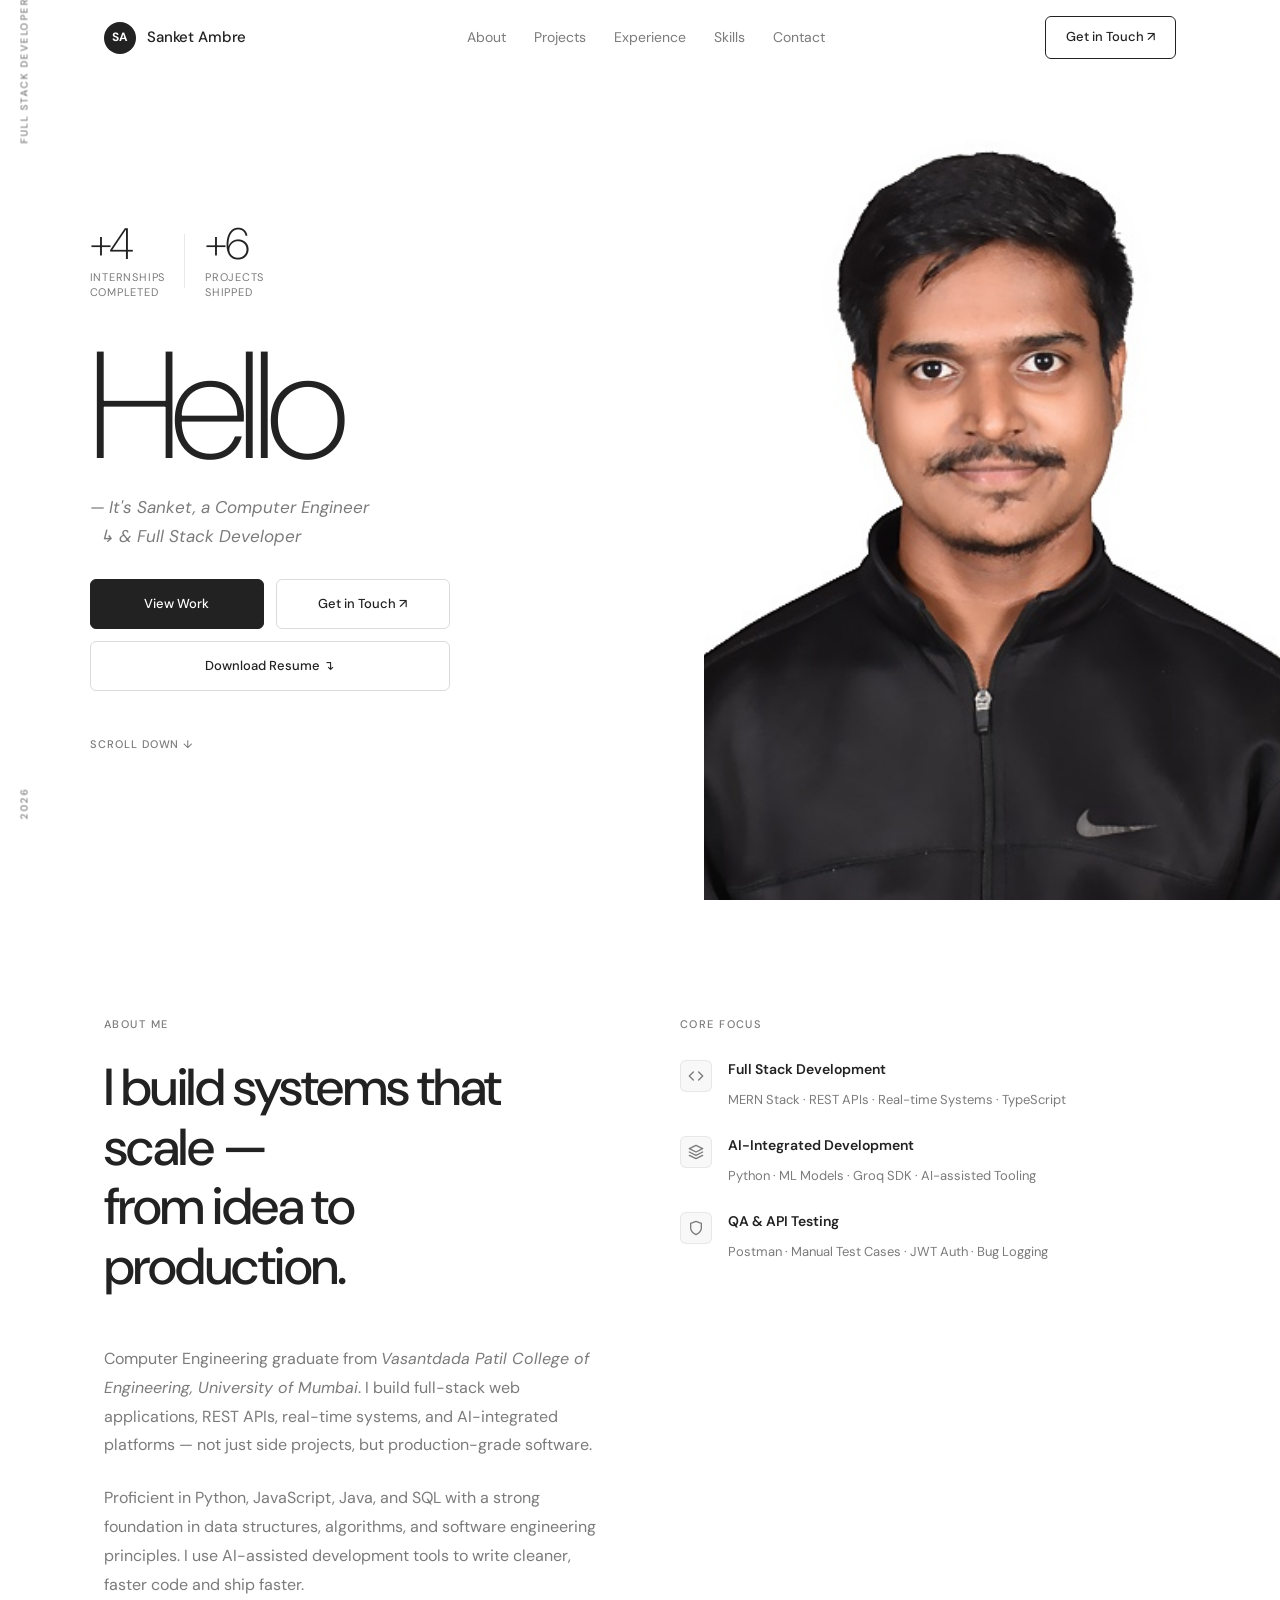
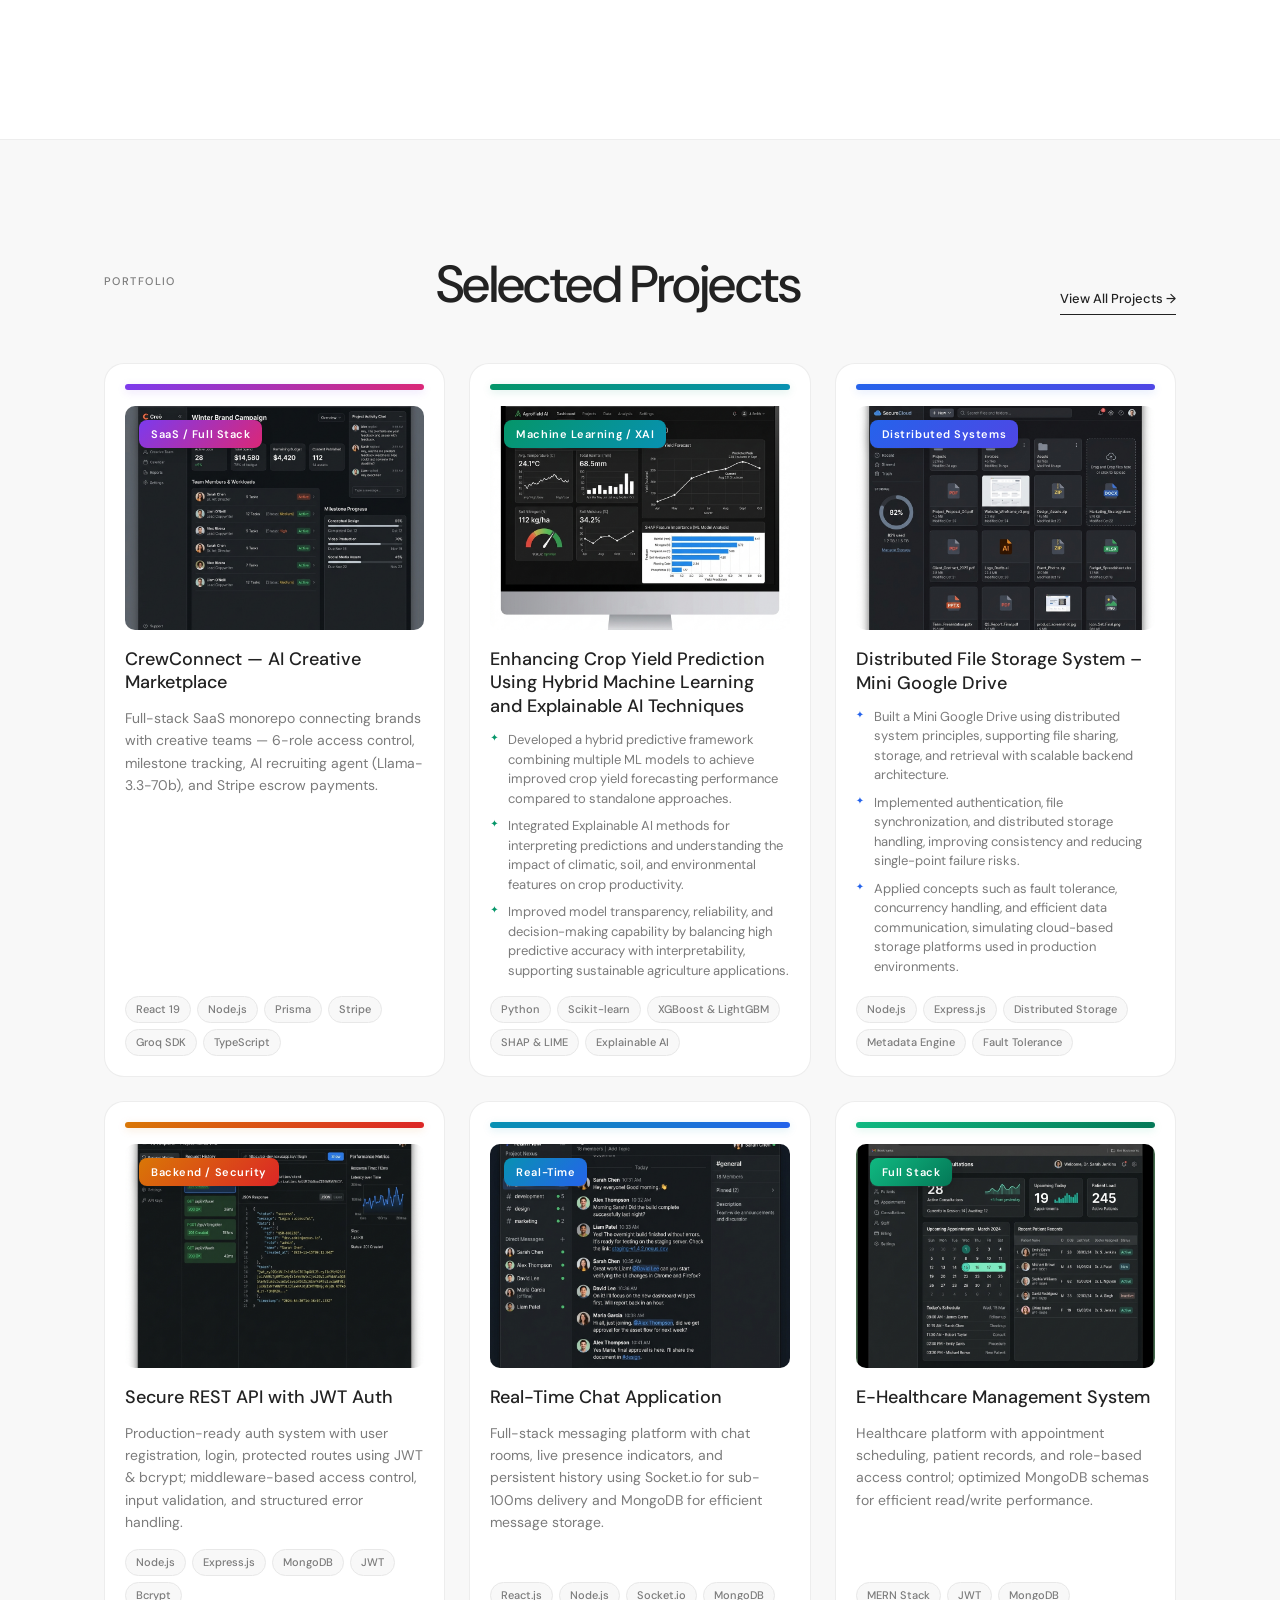
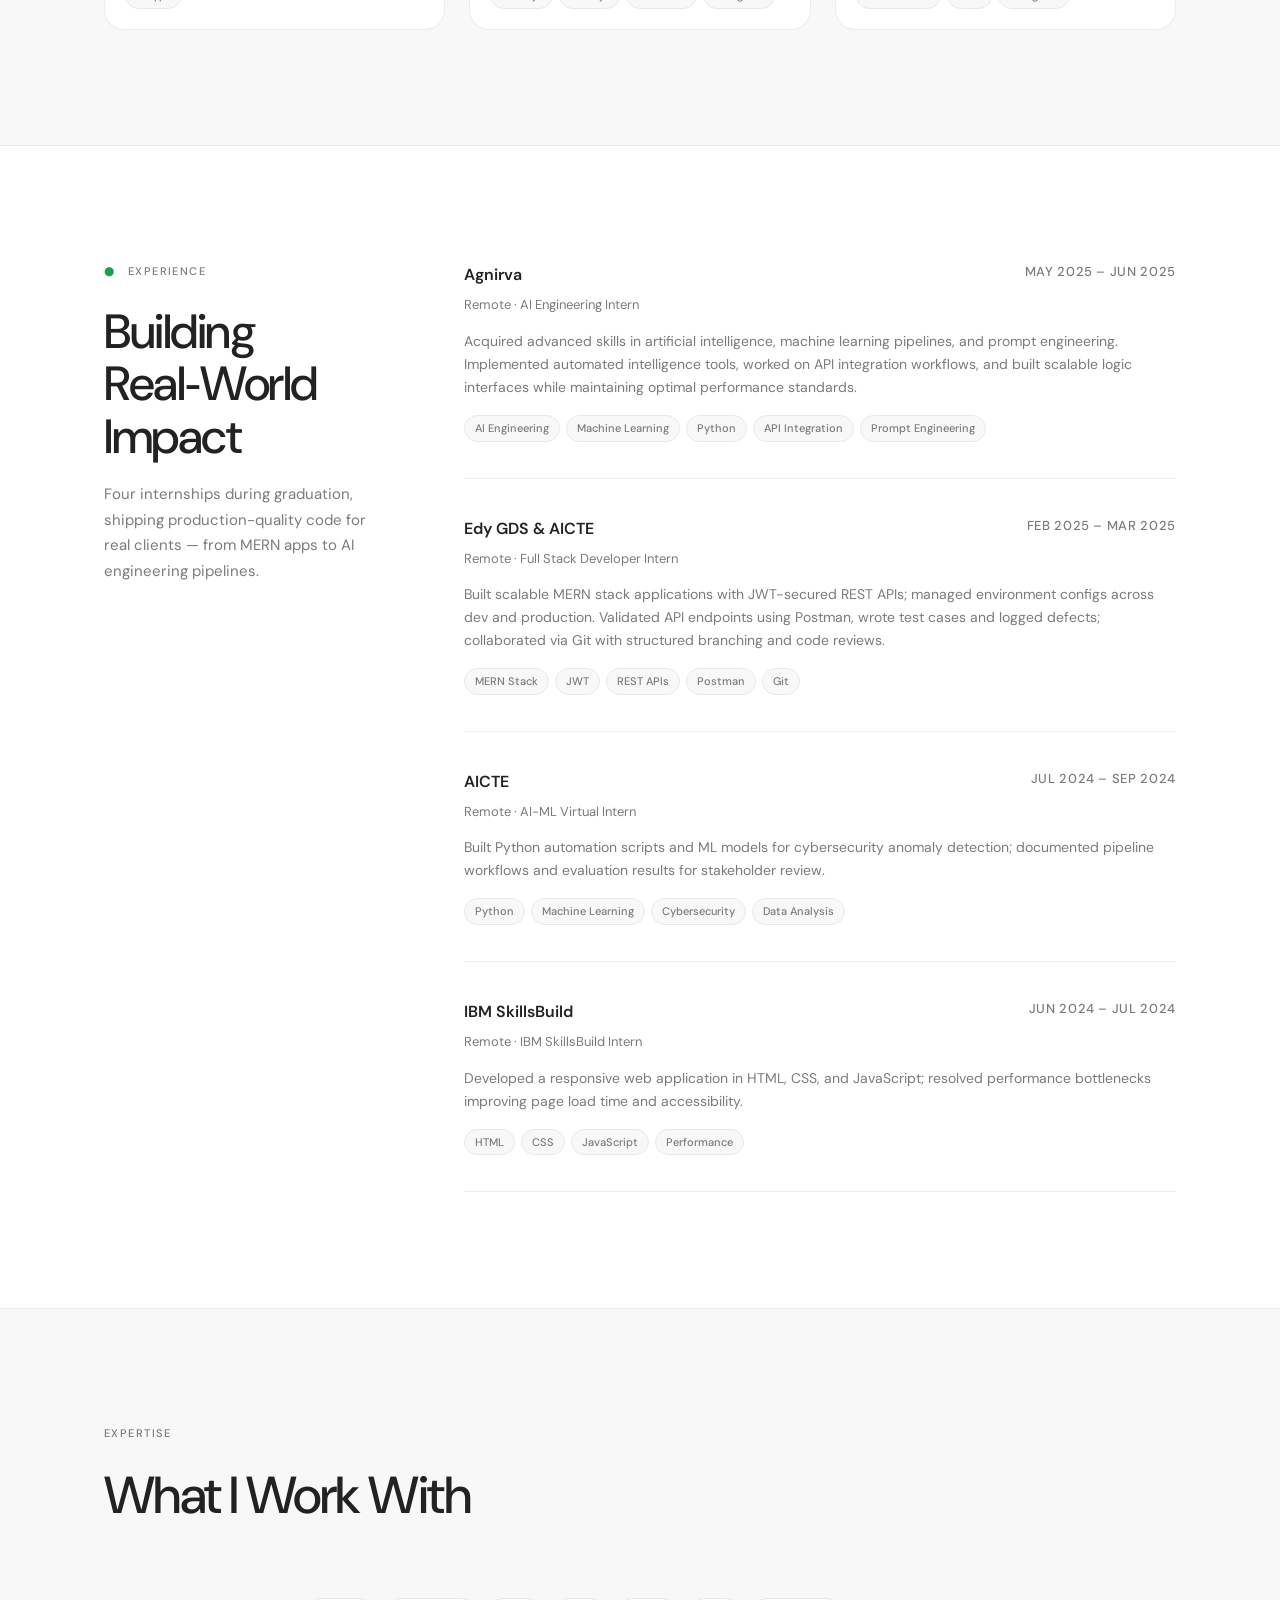
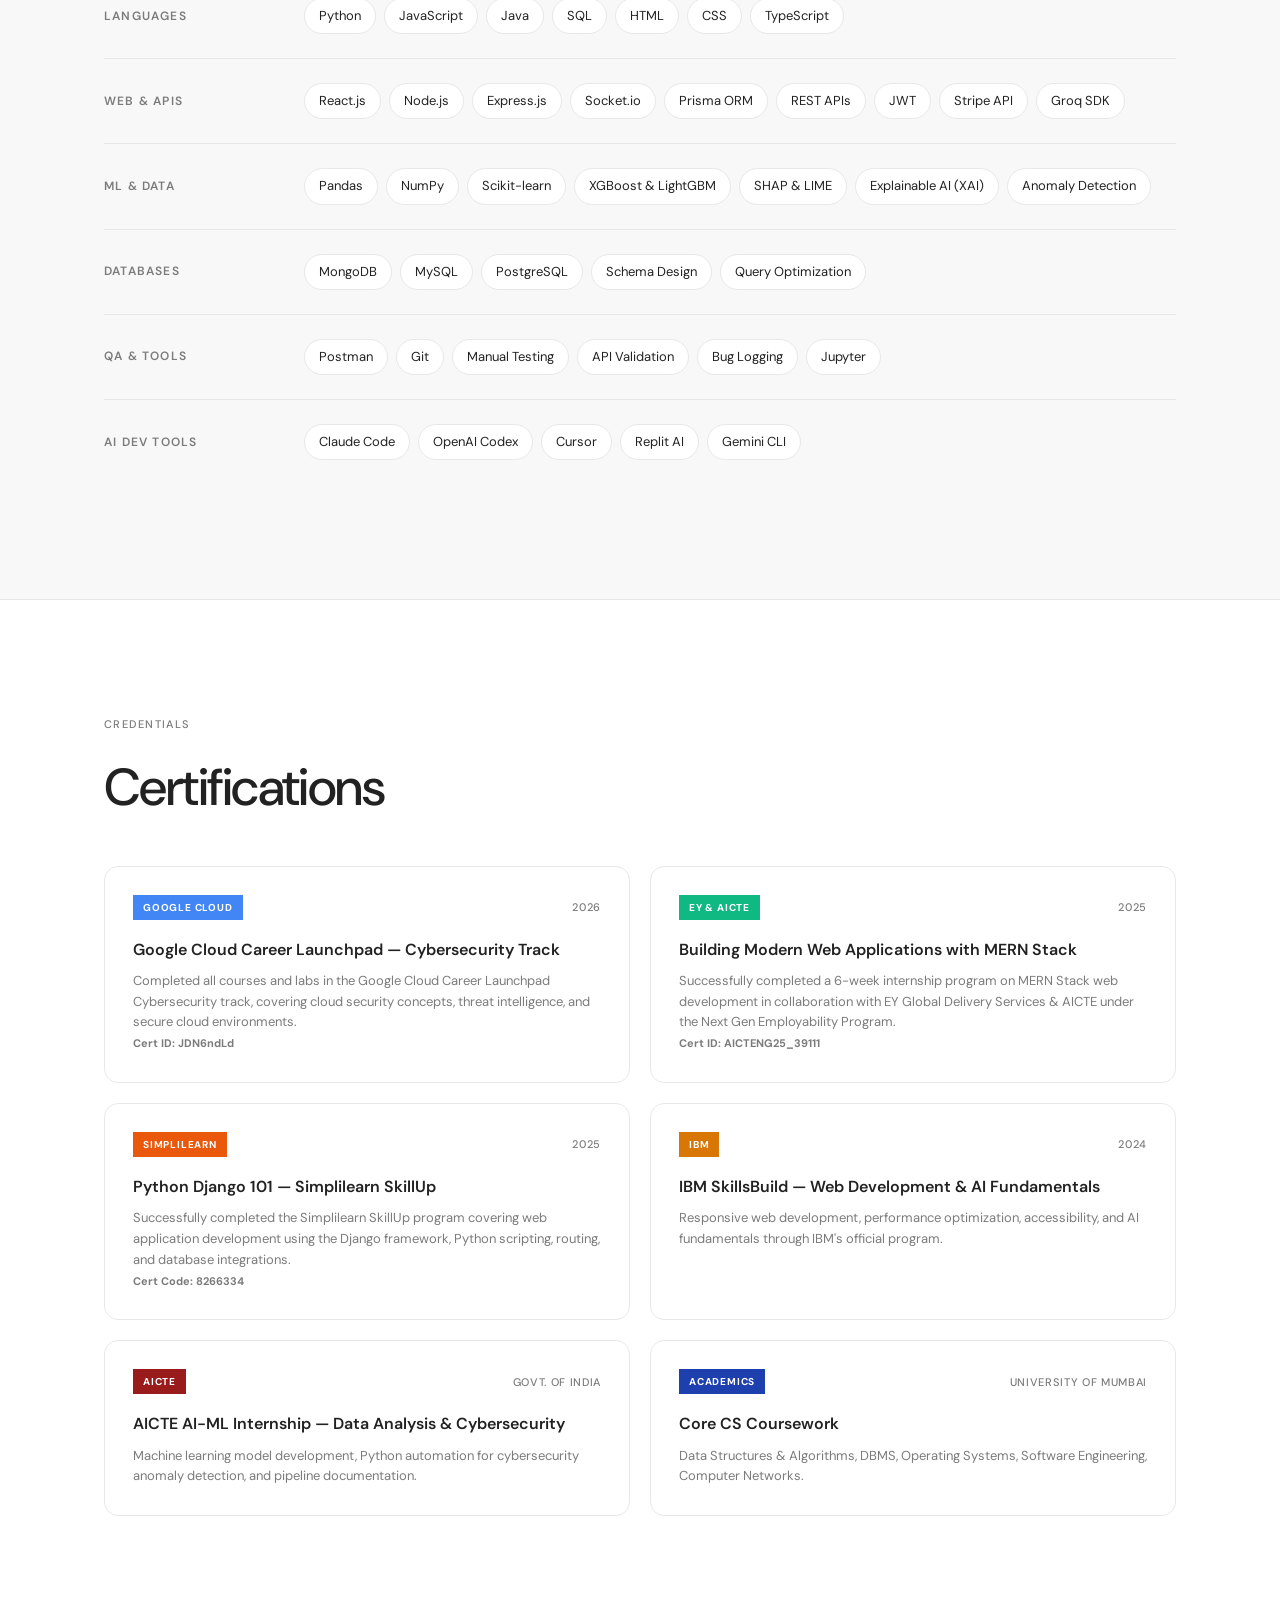
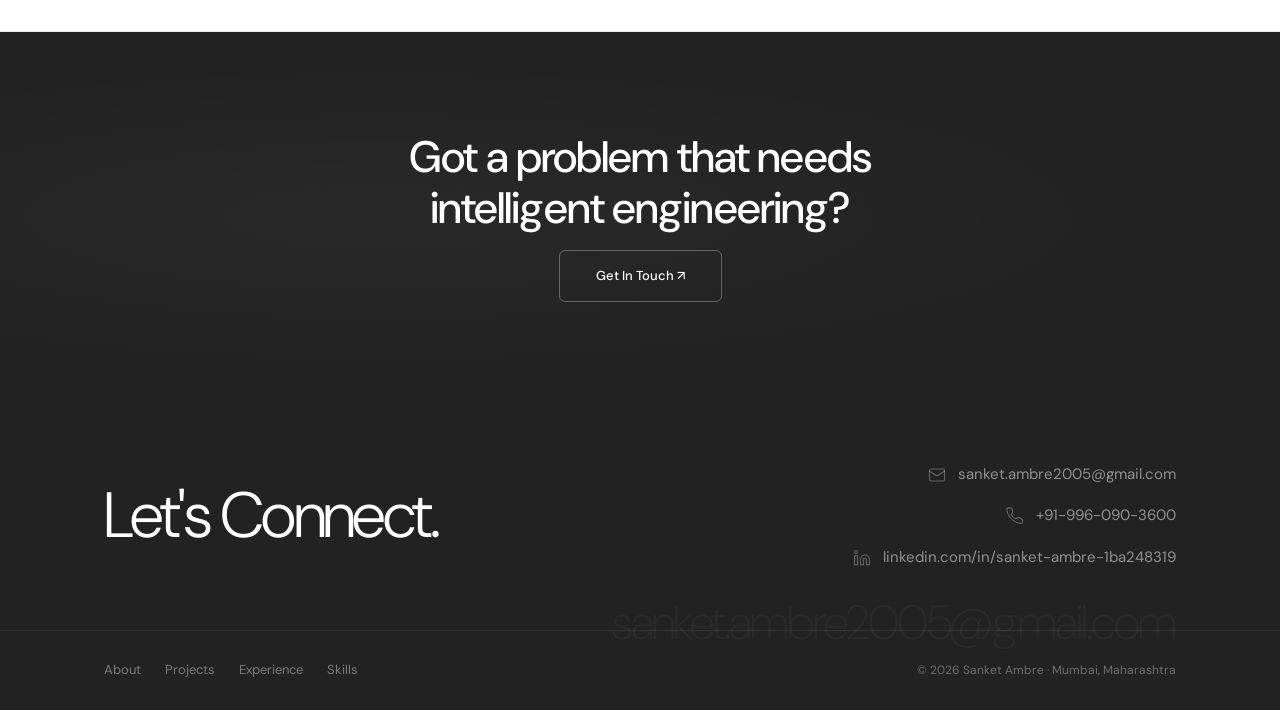
==== commit 8581a4a3: "Remove view certificate feature from Experience and Certifications" ====
--- a/index.html
+++ b/index.html
@@ -331,8 +331,7 @@
                 <span class="exp-date">May 2025 – Jun 2025</span>
               </div>
               <p class="exp-desc">Acquired advanced skills in artificial intelligence, machine learning pipelines, and prompt engineering. Implemented automated intelligence tools, worked on API integration workflows, and built scalable logic interfaces while maintaining optimal performance standards.</p>
-              <a href="assets/Agniveera_Ai_virtual_internship.pdf" target="_blank" class="cert-link">View Certificate ↗</a>
-              <div class="exp-tags" style="margin-top: 14px;">
+              <div class="exp-tags">
                 <span class="tag">AI Engineering</span>
                 <span class="tag">Machine Learning</span>
                 <span class="tag">Python</span>
@@ -466,7 +465,6 @@
             </div>
             <h3 class="cert-title">Google Cloud Career Launchpad — Cybersecurity Track</h3>
             <p class="cert-desc">Completed all courses and labs in the Google Cloud Career Launchpad Cybersecurity track, covering cloud security concepts, threat intelligence, and secure cloud environments.<br /><strong style="font-size:11px; color:var(--c-mid);">Cert ID: JDN6ndLd</strong></p>
-            <a href="assets/google_cloud.pdf" target="_blank" class="cert-link">View Certificate ↗</a>
           </div>
 
           <div class="cert-card fu" id="cert-mern" style="--d:.09s">
@@ -476,7 +474,6 @@
             </div>
             <h3 class="cert-title">Building Modern Web Applications with MERN Stack</h3>
             <p class="cert-desc">Successfully completed a 6-week internship program on MERN Stack web development in collaboration with EY Global Delivery Services & AICTE under the Next Gen Employability Program.<br /><strong style="font-size:11px; color:var(--c-mid);">Cert ID: AICTENG25_39111</strong></p>
-            <a href="assets/SANKET_VILAS_AMBRE_Certificate_edunet.pdf" target="_blank" class="cert-link">View Certificate ↗</a>
           </div>
 
           <div class="cert-card fu" id="cert-django" style="--d:.14s">
@@ -486,7 +483,6 @@
             </div>
             <h3 class="cert-title">Python Django 101 — Simplilearn SkillUp</h3>
             <p class="cert-desc">Successfully completed the Simplilearn SkillUp program covering web application development using the Django framework, Python scripting, routing, and database integrations.<br /><strong style="font-size:11px; color:var(--c-mid);">Cert Code: 8266334</strong></p>
-            <a href="assets/Django.pdf" target="_blank" class="cert-link">View Certificate ↗</a>
           </div>
 
           <div class="cert-card fu" id="cert-ibm" style="--d:.19s">
